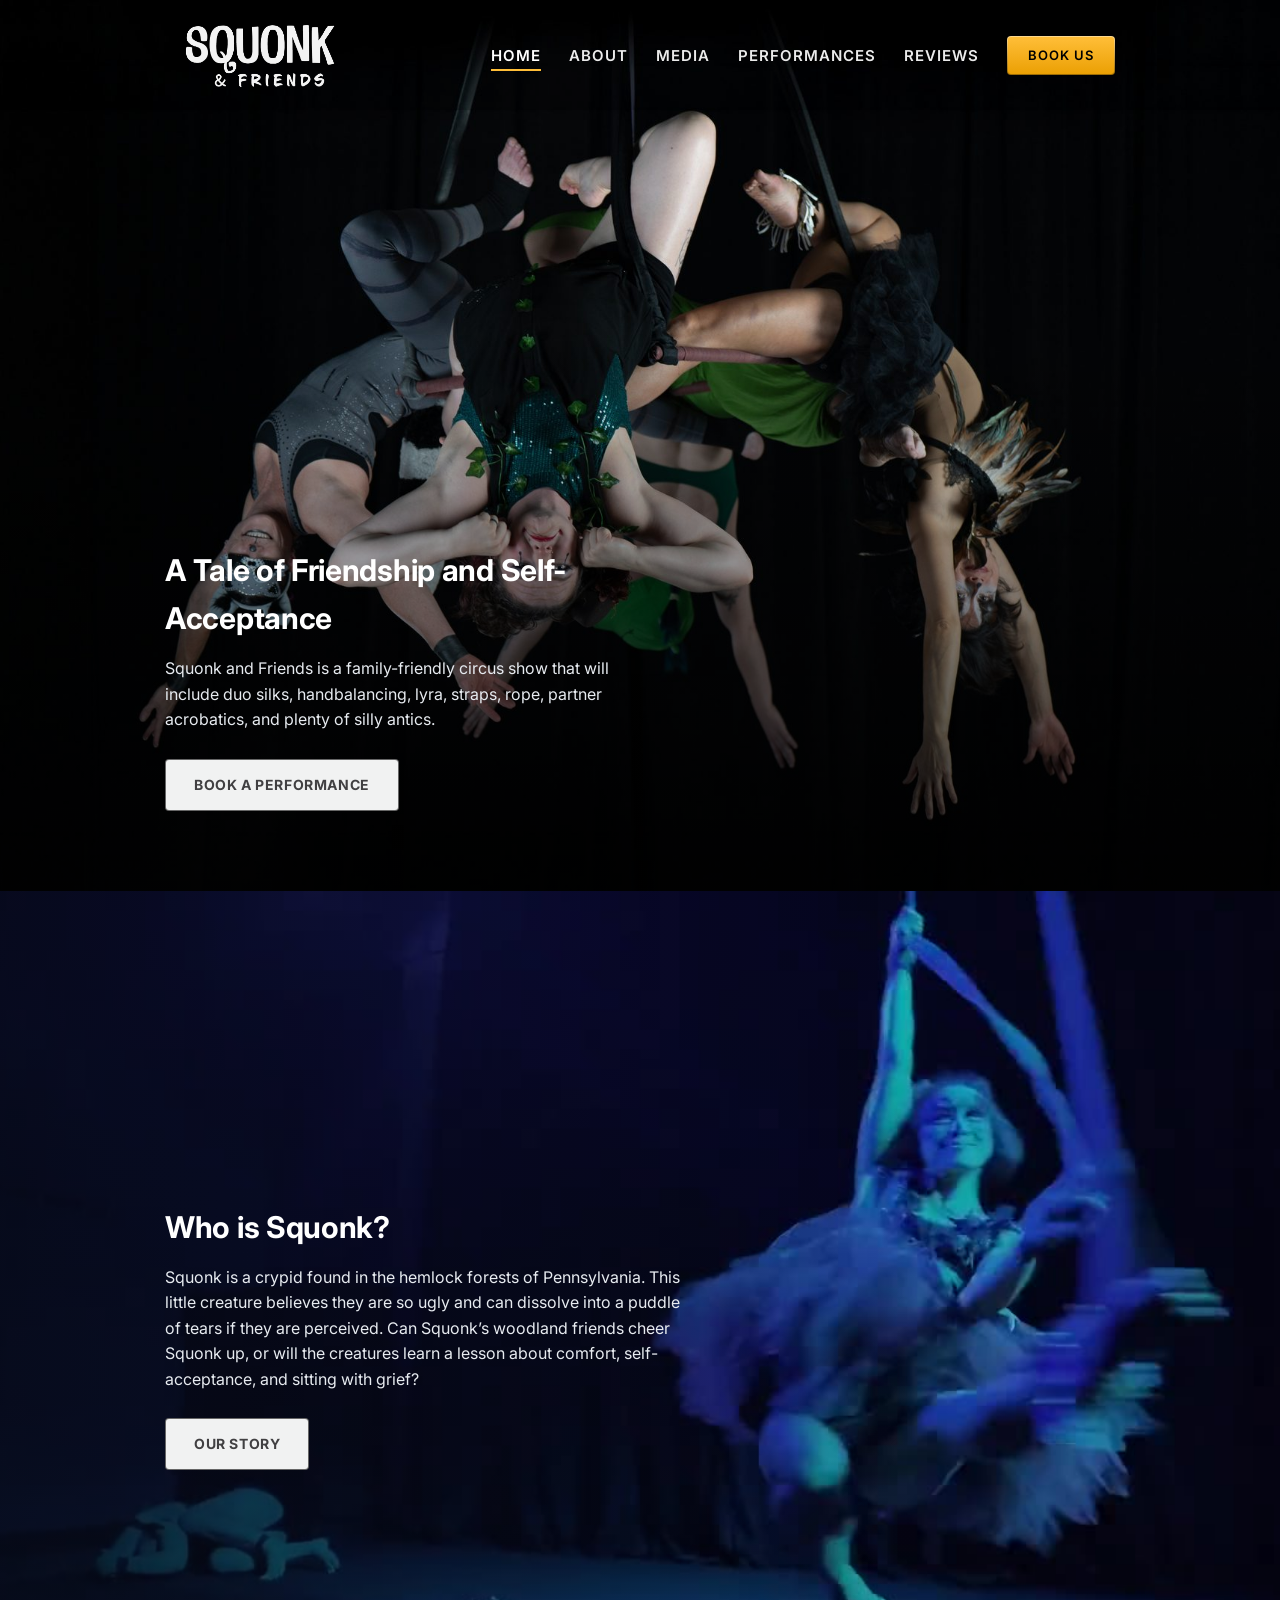
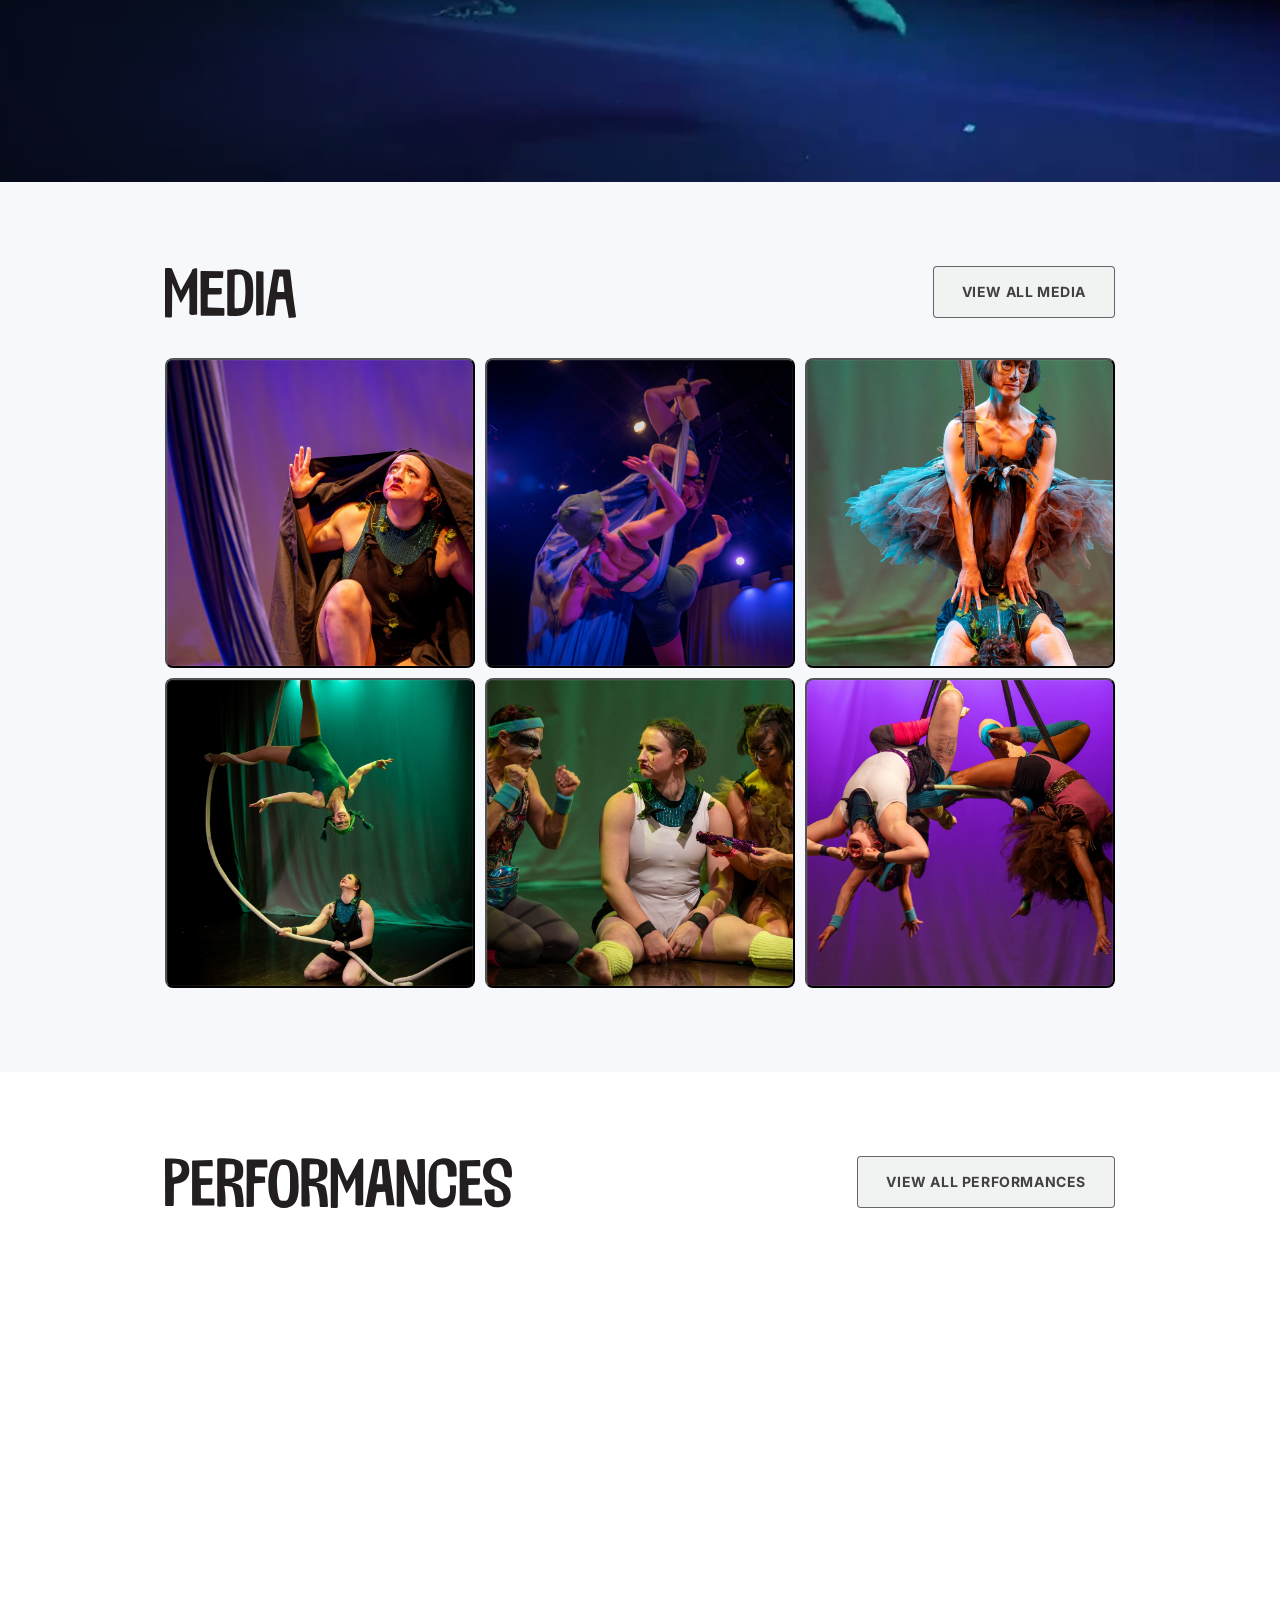
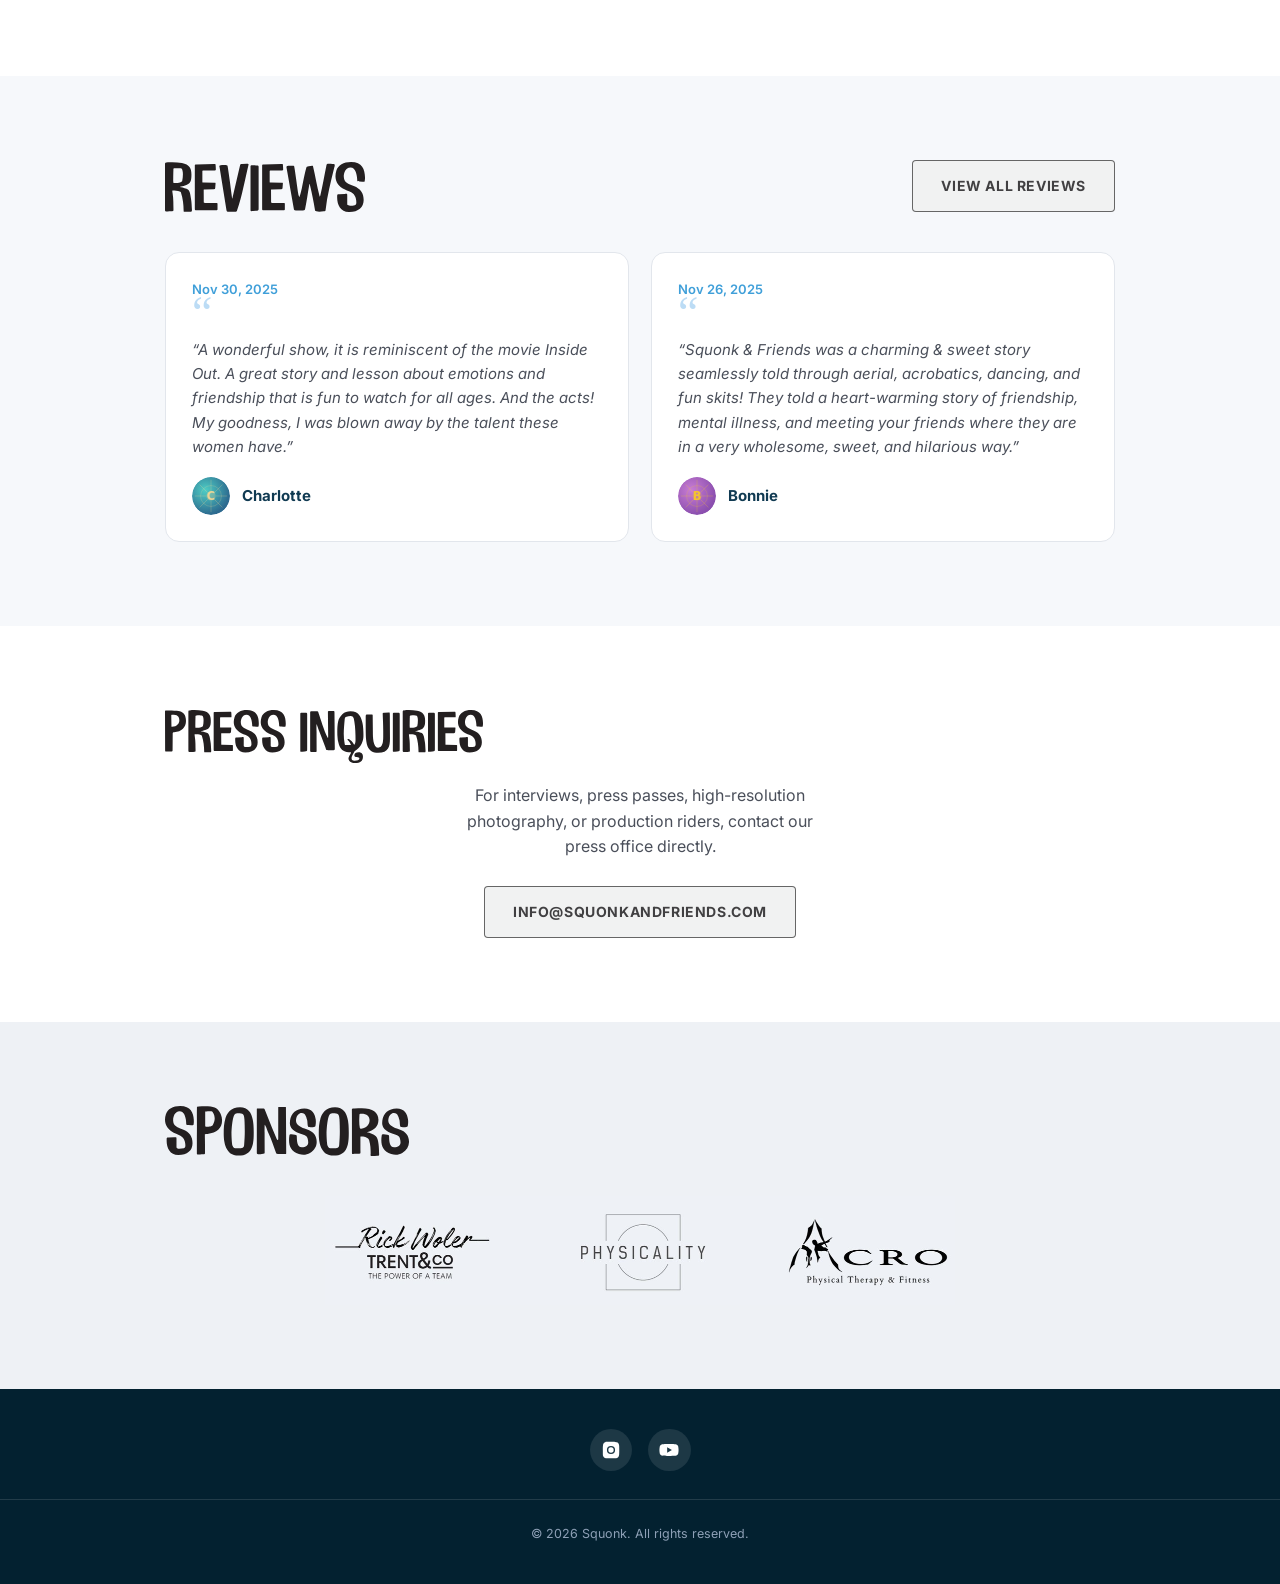
==== index.html @ 7d3ee5d0 "Initial Squonk website upload First time! Whoohooo!" ====
<!DOCTYPE html>
<html lang="en">
<head><meta charset="UTF-8"><meta name="viewport" content="width=device-width, initial-scale=1.0"><title>Squonk &amp; Friends</title><link rel="preconnect" href="https://fonts.googleapis.com"><link rel="preconnect" href="https://fonts.gstatic.com" crossorigin><link href="https://fonts.googleapis.com/css2?family=Anton&family=Inter:wght@400;500;600;700&display=swap" rel="stylesheet"><link rel="stylesheet" href="assets/css/style.css"></head>
<body>
<header class="site-header" id="header"><nav class="wrap nav"><a class="logo" href="index.html" aria-label="Squonk and Friends home"><img src="assets/images/logo.png" alt="Squonk &amp; Friends"></a><ul class="nav-links" id="navLinks"><li><a href="index.html" class="active">Home</a></li><li><a href="about.html">About</a></li><li><a href="media.html">Media</a></li><li><a href="performances.html">Performances</a></li><li><a href="reviews.html">Reviews</a></li><li class="nav-cta"><a href="bookus.html" class="btn">Book Us</a></li></ul><button class="nav-toggle" id="navToggle" aria-label="Toggle menu" aria-expanded="false"><span></span><span></span><span></span></button></nav></header>
<section class="bleed hero" id="top">
  <img class="media-bg" src="assets/images/hero.jpg" alt="Squonk &amp; Friends aerial ensemble">
  <div class="overlay"><div class="wrap"><div class="stack reveal">
    <h1>A Tale of Friendship and Self-Acceptance</h1>
    <p>Squonk and Friends is a family-friendly circus show that will include duo silks, handbalancing, lyra, straps, rope, partner acrobatics, and plenty of silly antics.</p>
    <a href="bookus.html" class="btn">Book a Performance</a>
  </div></div></div>
</section>
<section class="bleed vid" id="squonk">
  <video class="media-bg" muted playsinline poster="assets/images/video-poster.jpg">
    <source src="assets/video/rotation.mp4" type="video/mp4">
  </video>
  <div class="overlay"><div class="wrap"><div class="stack reveal">
    <h2>Who is Squonk?</h2>
    <p>Squonk is a crypid found in the hemlock forests of Pennsylvania. This little creature believes they are so ugly and can dissolve into a puddle of tears if they are perceived. Can Squonk’s woodland friends cheer Squonk up, or will the creatures learn a lesson about comfort, self-acceptance, and sitting with grief?</p>
    <a href="about.html" class="btn">Our Story</a>
  </div></div></div>
</section>
<section class="block media" id="media">
  <div class="wrap">
    <div style="display:flex;align-items:flex-end;justify-content:space-between;margin-bottom:40px">
      <img class="section-label" style="margin-bottom:0" src="assets/svg/section_header_MEDIA.svg" alt="Media">
      <a href="media.html" class="btn">View All Media</a>
    </div>
    <div class="media-grid">
<button class="tile reveal" data-i="0"><img src="assets/images/m1.jpg" alt="Photo 1"></button><button class="tile reveal" data-i="1"><img src="assets/images/m2.jpg" alt="Photo 2"></button><button class="tile reveal" data-i="2"><img src="assets/images/m3.jpg" alt="Photo 3"></button><button class="tile reveal" data-i="3"><img src="assets/images/m4.jpg" alt="Photo 4"></button><button class="tile reveal" data-i="4"><img src="assets/images/m5.jpg" alt="Photo 5"></button><button class="tile reveal" data-i="5"><img src="assets/images/m6.jpg" alt="Photo 6"></button>
    </div>
  </div>
</section>
<section class="block" id="performances-home">
  <div class="wrap">
    <div style="display:flex;align-items:flex-end;justify-content:space-between;margin-bottom:40px">
      <img class="section-label" style="margin-bottom:0" src="assets/svg/section_header_PERFORMANCES.svg" alt="Performances">
      <a href="performances.html" class="btn">View All Performances</a>
    </div>
<div class="perf reveal"><div class="date"><div class="mo">NOV</div><div class="day">8</div><div class="yr">2025</div></div><div class="body"><h3>Squonk & Friends Preview Show</h3><p>Squonk &amp; Friends is a family-friendly circus show that includes duo silks, handbalancing, lyra, straps, rope, Spanish web, partner acrobatics, and plenty of silly antics.</p><div class="meta"><span><svg viewBox="0 0 24 24" width="14" height="14" fill="none" stroke="#9aa1ad" stroke-width="1.8" style="vertical-align:-2px"><path d="M21 10c0 7-9 13-9 13s-9-6-9-13a9 9 0 0 1 18 0z"/><circle cx="12" cy="10" r="3"/></svg> Monarca in Flight, Falls Church, VA</span><span><svg viewBox="0 0 24 24" width="14" height="14" fill="none" stroke="#9aa1ad" stroke-width="1.8" style="vertical-align:-2px"><circle cx="12" cy="12" r="9"/><path d="M12 7v5l3 2"/></svg> 6:00 PM</span></div></div><div class="right" style="justify-content:center"><span class="badge sold">Sold Out</span></div></div>
<div class="perf reveal"><div class="date"><div class="mo">NOV</div><div class="day">16</div><div class="yr">2025</div></div><div class="body"><h3>Squonk &amp; Friends Playground Edition</h3><p>A special show just for kids, Squonk &amp; Friends brings the wonder and magic of circus arts and caters it to a young audience.</p><div class="meta"><span><svg viewBox="0 0 24 24" width="14" height="14" fill="none" stroke="#9aa1ad" stroke-width="1.8" style="vertical-align:-2px"><path d="M21 10c0 7-9 13-9 13s-9-6-9-13a9 9 0 0 1 18 0z"/><circle cx="12" cy="10" r="3"/></svg> Joe’s Movement Emporium, Mount Rainier, MD</span><span><svg viewBox="0 0 24 24" width="14" height="14" fill="none" stroke="#9aa1ad" stroke-width="1.8" style="vertical-align:-2px"><circle cx="12" cy="12" r="9"/><path d="M12 7v5l3 2"/></svg> 10:00 AM</span></div></div><div class="right" style="justify-content:center"><span class="badge sold">Sold Out</span></div></div>
  </div>
</section>
<section class="block alt" id="reviews-home">
  <div class="wrap">
    <div style="display:flex;align-items:flex-end;justify-content:space-between;margin-bottom:40px">
      <img class="section-label" style="margin-bottom:0" src="assets/svg/section_header_REVIEWS.svg" alt="Reviews">
      <a href="reviews.html" class="btn">View All Reviews</a>
    </div>
    <div class="reviews-grid">
<div class="review-card reveal"><div class="r-date">Nov 30, 2025</div><span class="qm">&ldquo;</span><p class="quote">&ldquo;A wonderful show, it is reminiscent of the movie Inside Out. A great story and lesson about emotions and friendship that is fun to watch for all ages. And the acts! My goodness, I was blown away by the talent these women have.&rdquo;</p><div class="reviewer"><img src="[data-uri]" style="width:38px;height:38px;border-radius:50%;flex:0 0 auto" alt="Charlotte"><span class="name">Charlotte</span></div></div>
<div class="review-card reveal"><div class="r-date">Nov 26, 2025</div><span class="qm">&ldquo;</span><p class="quote">&ldquo;Squonk &amp; Friends was a charming &amp; sweet story seamlessly told through aerial, acrobatics, dancing, and fun skits! They told a heart-warming story of friendship, mental illness, and meeting your friends where they are in a very wholesome, sweet, and hilarious way.&rdquo;</p><div class="reviewer"><img src="[data-uri]" style="width:38px;height:38px;border-radius:50%;flex:0 0 auto" alt="Bonnie"><span class="name">Bonnie</span></div></div>
    </div>
  </div>
</section>
<section class="block" id="press-home">
  <div class="wrap">
    <div class="press-wrap reveal">
      <img class="section-label reveal" src="assets/svg/section_header_PRESS_INQUIRIES.svg" alt="Press Inquiries" style="height:53px;margin-bottom:20px">
      <div class="press-body">
        <p class="sub-sec">For interviews, press passes, high-resolution photography, or production riders, contact our press office directly.</p>
        <a href="mailto:info@squonkandfriends.com" class="btn">info@squonkandfriends.com</a>
      </div>
    </div>
  </div>
</section>
<section class="block sponsors" id="sponsors">
  <div class="wrap">
    <img class="section-label reveal" src="assets/svg/section_header_SPONSORS.svg" alt="Sponsors">
    <img class="sponsor-logos reveal" src="assets/images/sponsors.png" alt="Sponsors">
  </div>
</section>
<div class="lb" id="lb" role="dialog" aria-modal="true" aria-label="Media viewer">
  <button class="lb-btn lb-close" id="lbClose" aria-label="Close">&times;</button>
  <button class="lb-btn lb-nav lb-prev" id="lbPrev" aria-label="Previous">&#8249;</button>
  <img id="lbImg" src="" alt="">
  <button class="lb-btn lb-nav lb-next" id="lbNext" aria-label="Next">&#8250;</button>
  <div class="lb-count" id="lbCount"></div>
</div><script>
  (function(){
    const sec=document.querySelector('.vid'); if(!sec)return;
    const v=sec.querySelector('video'); if(!v)return;
    v.muted=true; v.loop=true;
    if(window.matchMedia('(hover:none)').matches){
      const vio=new IntersectionObserver((es)=>{es.forEach(e=>{if(e.isIntersecting){v.play().catch(()=>{});}else{v.pause();}});},{threshold:0.3});
      vio.observe(sec);
    } else {
      sec.addEventListener('mouseenter',()=>{v.play().catch(()=>{});});
      sec.addEventListener('mouseleave',()=>{v.pause();v.currentTime=0;});
    }
  })();
</script><footer>
  <div class="wrap foot-icons">
    <div class="socials">
      <a href="#" aria-label="Instagram"><svg viewBox="0 0 24 24"><path d="M12 2.2c3.2 0 3.6 0 4.9.1 1.2.1 1.8.3 2.2.4.6.2 1 .5 1.4.9.4.4.7.8.9 1.4.2.4.4 1 .4 2.2.1 1.3.1 1.7.1 4.9s0 3.6-.1 4.9c-.1 1.2-.3 1.8-.4 2.2-.2.6-.5 1-.9 1.4-.4.4-.8.7-1.4.9-.4.2-1 .4-2.2.4-1.3.1-1.7.1-4.9.1s-3.6 0-4.9-.1c-1.2-.1-1.8-.3-2.2-.4a3.7 3.7 0 0 1-1.4-.9 3.7 3.7 0 0 1-.9-1.4c-.2-.4-.4-1-.4-2.2C2.2 15.6 2.2 15.2 2.2 12s0-3.6.1-4.9c.1-1.2.3-1.8.4-2.2.2-.6.5-1 .9-1.4.4-.4.8-.7 1.4-.9.4-.2 1-.4 2.2-.4C8.4 2.2 8.8 2.2 12 2.2zm0 4.9a4.9 4.9 0 1 0 0 9.8 4.9 4.9 0 0 0 0-9.8zm0 8.1a3.2 3.2 0 1 1 0-6.4 3.2 3.2 0 0 1 0 6.4zm6.3-8.3a1.15 1.15 0 1 1-2.3 0 1.15 1.15 0 0 1 2.3 0z"/></svg></a>
      <a href="#" aria-label="YouTube"><svg viewBox="0 0 24 24"><path d="M23 7.5a3 3 0 0 0-2.1-2.1C19 4.9 12 4.9 12 4.9s-7 0-8.9.5A3 3 0 0 0 1 7.5 31 31 0 0 0 .5 12 31 31 0 0 0 1 16.5a3 3 0 0 0 2.1 2.1c1.9.5 8.9.5 8.9.5s7 0 8.9-.5a3 3 0 0 0 2.1-2.1A31 31 0 0 0 23.5 12 31 31 0 0 0 23 7.5zM9.8 15.3V8.7l5.7 3.3-5.7 3.3z"/></svg></a>
    </div>
  </div>
  <div class="foot-bottom">&copy; 2026 Squonk. All rights reserved.</div>
</footer><script>
  const header=document.getElementById('header');
  const onScroll=()=>header.classList.toggle('scrolled',window.scrollY>40);
  onScroll();window.addEventListener('scroll',onScroll,{passive:true});
  const toggle=document.getElementById('navToggle'),links=document.getElementById('navLinks');
  toggle.addEventListener('click',()=>{const o=links.classList.toggle('open');toggle.classList.toggle('open',o);toggle.setAttribute('aria-expanded',o);});
  links.querySelectorAll('a:not(.btn)').forEach(a=>a.addEventListener('click',()=>{links.classList.remove('open');toggle.classList.remove('open');toggle.setAttribute('aria-expanded',false);}));
  const io=new IntersectionObserver((es)=>{es.forEach(e=>{if(e.isIntersecting){e.target.classList.add('in');io.unobserve(e.target);}});},{threshold:.12});
  document.querySelectorAll('.reveal').forEach(el=>io.observe(el));
  const tiles=[...document.querySelectorAll('.tile')];
  if(tiles.length){
    const imgs=tiles.map(t=>t.querySelector('img').src);
    const lb=document.getElementById('lb'),lbImg=document.getElementById('lbImg'),lbCount=document.getElementById('lbCount');
    let cur=0;
    function lbShow(i){cur=(i+imgs.length)%imgs.length;lbImg.src=imgs[cur];lbImg.alt='Photo '+(cur+1);lbCount.textContent=(cur+1)+' / '+imgs.length;}
    function lbOpen(i){lbShow(i);lb.classList.add('open');document.body.style.overflow='hidden';}
    function lbClose(){lb.classList.remove('open');document.body.style.overflow='';}
    tiles.forEach(t=>t.addEventListener('click',()=>lbOpen(+t.dataset.i)));
    document.getElementById('lbPrev').addEventListener('click',e=>{e.stopPropagation();lbShow(cur-1);});
    document.getElementById('lbNext').addEventListener('click',e=>{e.stopPropagation();lbShow(cur+1);});
    document.getElementById('lbClose').addEventListener('click',lbClose);
    lb.addEventListener('click',e=>{if(e.target===lb)lbClose();});
    document.addEventListener('keydown',e=>{if(!lb.classList.contains('open'))return;if(e.key==='Escape')lbClose();else if(e.key==='ArrowLeft')lbShow(cur-1);else if(e.key==='ArrowRight')lbShow(cur+1);});
  }
</script>
</body>
</html>
---- assets/css/style.css ----
:root{
    --ink:#16181d;
    --ink-soft:#4a4f5a;
    --bg-light:#f6f8fb;
    --bg-gray:#eef1f5;
    --navy:#2a4a6b;
    --line:#e2e6ec;
    --eyebrow:#3f9fd9;
    --head:#103a52;
    /* 12-col grid: 950px content (no gutters) + 20px gutters each side */
    --grid:950px;
    --gutter:20px;
    --col-gap:10px;
  }
  *{box-sizing:border-box;margin:0;padding:0}
  html{scroll-behavior:smooth}
  body{font-family:'Inter',system-ui,-apple-system,sans-serif;font-size:18px;color:var(--ink);background:#fff;line-height:1.6;-webkit-font-smoothing:antialiased}
  img{max-width:100%;display:block}
  a{color:inherit;text-decoration:none}

  /* container = grid (950) + gutters (20 each side) */
  .wrap{max-width:calc(var(--grid) + var(--gutter)*2);margin:0 auto;padding:0 var(--gutter);width:100%}

  .display{font-family:'Anton',sans-serif;font-weight:400;letter-spacing:.5px;text-transform:uppercase;line-height:.95}

  /* ---------- CTA button ---------- */
  .btn{
    display:inline-block;font:700 14px/1 'Inter',sans-serif;color:#414042;
    text-transform:uppercase;letter-spacing:.6px;
    padding:18px 28px;border:1px solid transparent;border-radius:4px;cursor:pointer;
    -webkit-appearance:none;appearance:none;
    background:
      linear-gradient(#f1f2f2,#f1f2f2) padding-box,
      linear-gradient(#666666,#666666) border-box;
    transition:background .15s ease, box-shadow .15s ease;
  }
  .btn:hover{
    background:
      linear-gradient(#e7e8e8,#e7e8e8) padding-box,
      linear-gradient(#666666,#666666) border-box;
    box-shadow:0 4px 4px 0 rgba(0,0,0,.25);
  }
  .btn:active{
    background:
      linear-gradient(#b8b9ba,#b8b9ba) padding-box,
      linear-gradient(#565657,#565657) border-box;
    box-shadow:0 4px 4px 0 rgba(0,0,0,.25);
  }
  /* disabled CTA — same size/shape, muted colours */
  .btn:disabled,.btn[disabled],.btn.disabled{
    background:none !important;
    background-color:transparent !important;
    border:1px solid #666666 !important;
    box-shadow:none !important;
    color:#a4a5a8 !important;
    cursor:not-allowed;
    border-radius:4px;
    padding:18px 28px;
    font:700 14px/1 'Inter',sans-serif;
    text-transform:uppercase;letter-spacing:.6px;
  }
  /* Book Us nav CTA keeps the gold treatment */
  .nav-links .nav-cta .btn{
    color:#000;
    background:
      linear-gradient(#FFBE38,#EBA004) padding-box,
      linear-gradient(#FFD98D,#9B6A03) border-box;
  }
  .nav-links .nav-cta .btn:hover{
    background:
      linear-gradient(#E6AB32,#D49004) padding-box,
      linear-gradient(#FFD98D,#9B6A03) border-box;
    box-shadow:0 4px 4px 0 rgba(0,0,0,.25);
  }
  .nav-links .nav-cta .btn:active{
    background:
      linear-gradient(#D9A230,#C88803) padding-box,
      linear-gradient(#D9B878,#845A03) border-box;
    box-shadow:0 4px 4px 0 rgba(0,0,0,.25);
  }
  :focus-visible{outline:3px solid #414042;outline-offset:3px;border-radius:4px}

  /* ---------- Header / Nav ---------- */
  .site-header{position:fixed;top:0;left:0;right:0;z-index:50;padding:10px 0;background:rgba(0,0,0,.15);transition:background .3s ease,box-shadow .3s ease}
  .site-header.scrolled{background:rgba(10,12,16,.92);backdrop-filter:blur(8px);box-shadow:0 2px 18px rgba(0,0,0,.4)}
  .nav{display:flex;align-items:center;justify-content:space-between}
  .logo img{height:90px;width:auto;display:block}
  .nav-links{display:flex;gap:28px;list-style:none;align-items:center}
  .nav-links a{color:#fff;font-size:15px;font-weight:600;letter-spacing:1px;text-transform:uppercase;opacity:.92;position:relative;padding:4px 0;transition:opacity .15s}
  .nav-links a::after{content:"";position:absolute;left:0;bottom:-2px;height:2px;width:0;background:#FFBE38;transition:width .2s ease}
  .nav-links a:hover{opacity:1}
  .nav-links a:hover::after{width:100%}
  .nav-links a.active{opacity:1}
  .nav-links a.active::after{width:100%}
  /* Gold CTA on dark backgrounds */
  .btn-dark{
    color:#000;
    background:
      linear-gradient(#FFBE38,#EBA004) padding-box,
      linear-gradient(#FFD98D,#9B6A03) border-box;
  }
  .btn-dark:hover{
    background:
      linear-gradient(#E6AB32,#D49004) padding-box,
      linear-gradient(#FFD98D,#9B6A03) border-box;
    box-shadow:0 4px 4px 0 rgba(0,0,0,.25);
  }
  .btn-dark:active{
    background:
      linear-gradient(#D9A230,#C88803) padding-box,
      linear-gradient(#D9B878,#845A03) border-box;
    box-shadow:0 4px 4px 0 rgba(0,0,0,.25);
  }
  /* Disabled CTA on dark background */
  .btn-dark:disabled,.btn-dark[disabled],.btn-dark.disabled{
    background:none !important;
    background-color:transparent !important;
    border:1px solid #666666 !important;
    box-shadow:none !important;
    color:#58595b !important;
    cursor:not-allowed;
    pointer-events:none;
  }
  /* Book Us page */
  .bookus-page{
    position:relative;min-height:100vh;
    display:flex;flex-direction:column;justify-content:flex-start;
  }
  .bookus-bg{
    position:fixed;inset:0;z-index:-1;
    background-size:cover;background-position:center;background-repeat:no-repeat;
  }
  .bookus-intro{
    color:#e8eaed;font-size:18px;line-height:1.7;
    max-width:630px;margin:0 auto 36px;text-align:center;
  }
  .bookus-form-grid{display:grid;grid-template-columns:1fr 1fr;gap:0 24px}
  .bookus-form-grid .field-full{grid-column:1 / -1}
  @media(max-width:640px){.bookus-form-grid{grid-template-columns:1fr}}
  /* Book Us: hero fully transparent, 80px gap between hero text and form */
  .bookus-page .page-hero{background:transparent !important;background-image:none !important;padding-bottom:80px}
  .bookus-page .page-hero p{max-width:710px}
  .bookus-form-wrap{
    max-width:710px;margin:40px auto 0;
    padding:0 0 80px;
  }
  .bookus-page .control{
    background:rgba(255,255,255,.03);
    border:1px solid rgba(255,255,255,1);
    color:#fff;
  }
  .bookus-page .control::placeholder{color:#666666}
  .bookus-page .control:focus{
    outline:none;
    border-color:#fff;
    box-shadow:0 0 0 3px rgba(255,255,255,.15);
  }
  .bookus-page .control option{background:#1a1a1a;color:#fff}
  .bookus-page label{color:#fff}
  .bookus-page .req{color:#f4a623}
  .bookus-page select.control{
    background-color:rgba(255,255,255,.03);
    background-image:url("data:image/svg+xml,%3Csvg xmlns='http://www.w3.org/2000/svg' width='12' height='8' viewBox='0 0 12 8'%3E%3Cpath d='M1 1l5 5 5-5' stroke='%23ffffff' stroke-width='1.6' fill='none' stroke-linecap='round'/%3E%3C/svg%3E");
    background-repeat:no-repeat;
    background-position:right 14px center;
    -webkit-appearance:none;appearance:none;
  }
  .nav-links .nav-cta{padding:0}
  .nav-links .nav-cta a{padding:0;opacity:1}
  .nav-links .nav-cta a::after{display:none}
  .nav-links .nav-cta .btn{font-size:13px;padding:12px 20px}
  .nav-toggle{display:none;background:none;border:0;cursor:pointer;width:30px;height:24px;position:relative;z-index:60}
  .nav-toggle span{position:absolute;left:0;height:2px;width:100%;background:#fff;transition:.25s;border-radius:2px}
  .nav-toggle span:nth-child(1){top:2px}.nav-toggle span:nth-child(2){top:11px}.nav-toggle span:nth-child(3){top:20px}
  .nav-toggle.open span:nth-child(1){top:11px;transform:rotate(45deg)}
  .nav-toggle.open span:nth-child(2){opacity:0}
  .nav-toggle.open span:nth-child(3){top:11px;transform:rotate(-45deg)}

  /* ---------- Full-bleed media sections (hero + video) ---------- */
  .bleed{position:relative;width:100%;overflow:hidden;display:flex;background:#000}
  .bleed .media-bg{position:absolute;inset:0;width:100%;height:100%;object-fit:cover;z-index:0}
  .bleed .overlay{position:relative;z-index:2;width:100%;align-self:stretch;display:flex;align-items:center}
  .bleed .stack{max-width:520px;color:#fff}
  .bleed h1,.bleed h2{font-weight:700;letter-spacing:-.3px;margin-bottom:14px}
  .bleed h1{font-size:30px}.bleed h2{font-size:30px}
  .bleed p{color:#e7ebf0;font-size:16px;margin-bottom:26px}

  .hero{min-height:99vh;align-items:flex-end}
  /* hero overlay spans columns 1-6 (6*70 + 5*10 = 470px) */
  .hero .stack{max-width:470px}
  .hero::after{content:"";position:absolute;left:0;right:0;bottom:0;height:65%;background:linear-gradient(180deg,rgba(0,0,0,0),rgba(0,0,0,.8));z-index:1}
  .hero .overlay{align-items:flex-end;padding-bottom:80px}

  .vid{min-height:99vh;align-items:center}
  .vid::after{content:"";position:absolute;inset:0;background:linear-gradient(90deg,rgba(6,10,24,.82) 0%,rgba(6,10,24,.45) 42%,rgba(6,10,24,0) 72%);z-index:1}
  .vid .overlay{align-items:center}

  /* ---------- Generic sections ---------- */
  section.block{padding:84px 0}
  .section-label{display:block;height:50px;width:auto;margin-bottom:40px}

  /* ---------- Media grid ---------- */
  .media{background:var(--bg-light)}
  .media-grid{display:grid;grid-template-columns:repeat(3,1fr);gap:var(--col-gap)}
  .tile{position:relative;aspect-ratio:1/1;border-radius:8px;overflow:hidden;cursor:pointer;background:#222}
  .tile img{width:100%;height:100%;object-fit:cover;transition:transform .35s ease}
  .tile:hover img{transform:scale(1.10)}
  .tile::after{content:"";position:absolute;inset:0;box-shadow:inset 0 0 0 1px rgba(255,255,255,.06);transition:background .25s}
  .tile:hover::after{background:rgba(0,0,0,.08)}
  .media-cta{text-align:center;margin-top:40px}

  /* ---------- Lightbox modal ---------- */
  .lb{position:fixed;inset:0;z-index:100;display:none;background:rgba(8,9,12,.94);align-items:center;justify-content:center}
  .lb.open{display:flex}
  .lb img{border-radius:6px;box-shadow:0 24px 70px rgba(0,0,0,.6);user-select:none;max-width:88vw;max-height:86vh}
  .lb-btn{position:absolute;background:rgba(255,255,255,.08);border:1px solid rgba(255,255,255,.18);color:#fff;cursor:pointer;display:flex;align-items:center;justify-content:center;transition:background .15s,transform .15s}
  .lb-btn:hover{background:rgba(255,255,255,.2)}
  .lb-nav{top:50%;transform:translateY(-50%);width:52px;height:52px;border-radius:50%;font-size:26px}
  .lb-nav:hover{transform:translateY(-50%) scale(1.06)}
  .lb-prev{left:24px}.lb-next{right:24px}
  .lb-close{top:22px;right:24px;width:44px;height:44px;border-radius:50%;font-size:22px}
  .lb-count{position:absolute;bottom:26px;left:50%;transform:translateX(-50%);color:#cfd4dc;font-size:13px;letter-spacing:1px}

  /* ---------- Contact ---------- */
  .contact{background:#fff}
  .form-wrap{max-width:470px;margin:0 auto} /* middle 6 columns (6*70 + 5*10), centered */
  .info-row{display:flex;gap:14px;margin-bottom:22px}
  .info-row .ic svg{width:20px;height:20px;stroke:#3b6ea5;fill:none;margin-top:3px}
  .info-label{font-size:13px;color:var(--ink-soft);font-weight:500}
  .info-val{font-size:15px;color:var(--ink);font-weight:600}
  .info-note{font-size:14px;color:var(--ink-soft);margin-top:8px;max-width:330px;line-height:1.55}
  form .field{margin-bottom:18px}
  form label{display:block;font-size:14px;font-weight:600;margin-bottom:7px}
  form label .req{color:#c0392b}
  .control{width:100%;padding:12px 14px;border:1px solid var(--line);border-radius:8px;font:inherit;font-size:15px;color:var(--ink);background:#fff;transition:border .15s,box-shadow .15s}
  .control::placeholder{color:#9aa1ad}
  .control:focus{outline:none;border-color:#EBA004;box-shadow:0 0 0 3px rgba(235,160,4,.18)}
  textarea.control{resize:vertical;min-height:120px}
  select.control{appearance:none;background-image:url("data:image/svg+xml,%3Csvg xmlns='http://www.w3.org/2000/svg' width='12' height='8' viewBox='0 0 12 8'%3E%3Cpath d='M1 1l5 5 5-5' stroke='%2316181d' stroke-width='1.6' fill='none' stroke-linecap='round'/%3E%3C/svg%3E");background-repeat:no-repeat;background-position:right 14px center;padding-right:36px}
  .form-actions{text-align:center;margin-top:26px}
  .form-msg{display:none;margin-top:16px;text-align:center;font-size:14px;font-weight:600;color:#1f7a44}
  .form-msg.show{display:block}
  .control.error{border-color:#c0392b;box-shadow:0 0 0 3px rgba(192,57,43,.12)}

  /* ---------- Sponsors ---------- */
  .sponsors{background:var(--bg-gray)}
  /* sponsor strip: spans columns 3-10 (8*70 + 7*10 = 630px), centered, fully desaturated, 60% opacity */
  .sponsor-logos{display:block;width:630px;max-width:100%;height:auto;margin:0 auto}

  /* ---------- Footer ---------- */
  footer{background:#032130;color:#cdd8e6}
  .foot-icons{display:flex;justify-content:center;padding-top:40px}
  .socials{display:flex;gap:16px;margin-bottom:28px}
  .socials a{width:42.5px;height:42.5px;border-radius:50%;background:rgba(255,255,255,.1);display:flex;align-items:center;justify-content:center;transition:background .2s}
  .socials a:hover{background:#EBA004}
  .socials svg{width:20px;height:20px;fill:#fff}
  .foot-bottom{border-top:1px solid rgba(255,255,255,.12);padding:24px 0 40px;text-align:center;font-size:12.5px;color:#8ea0b6}

  /* ---------- Reveal ---------- */
  .reveal{opacity:0;transform:translateY(22px);transition:opacity .6s ease,transform .6s ease}
  .reveal.in{opacity:1;transform:none}

  /* ---------- Responsive ---------- */
  @media (max-width:860px){
    .nav-toggle{display:block}
    .nav-links{position:fixed;inset:0 0 0 auto;width:min(78vw,320px);background:rgba(12,15,20,.98);flex-direction:column;align-items:flex-start;gap:6px;padding:96px 32px;transform:translateX(100%);transition:transform .3s ease}
    .nav-links.open{transform:translateX(0)}
    .nav-links a{font-size:16px;padding:10px 0;width:100%}
    .contact-grid{grid-template-columns:1fr;gap:40px}
    .foot-grid{grid-template-columns:1fr 1fr;gap:32px}
    .bleed h1,.bleed h2{font-size:25px}
    .hero{min-height:520px}.vid{min-height:520px}
  }
  @media (max-width:560px){
    .media-grid{grid-template-columns:1fr 1fr}
    .foot-grid{grid-template-columns:1fr}
    section.block{padding:60px 0}
    .lb-prev{left:10px}.lb-next{right:10px}
  }
  @media (prefers-reduced-motion:reduce){
    html{scroll-behavior:auto}
    .reveal{opacity:1;transform:none;transition:none}
    .btn,.tile img{transition:none}
  }
  /* ===== Internal page components ===== */
  .page-hero{position:relative;background:#000;min-height:490px;display:flex;align-items:center;overflow:hidden;padding:130px 0 80px;
    background-image:radial-gradient(60% 90% at 72% 35%, rgba(40,90,150,.45), rgba(0,0,0,0) 60%),radial-gradient(50% 70% at 30% 60%, rgba(30,70,60,.35), rgba(0,0,0,0) 60%),linear-gradient(180deg,#0a0d12,#05070a)}
  .page-hero .eyebrow{color:var(--eyebrow);font-size:13px;font-weight:700;letter-spacing:2px;text-transform:uppercase;margin-bottom:14px}
  .page-hero h1{color:#fff;font-size:46px;font-weight:700;letter-spacing:-1px;line-height:1.04;margin-bottom:14px}
  .page-hero p{color:#dfe3ea;font-size:17px;max-width:540px}
  .alt{background:var(--bg-light)}
  .h-sec{font-size:30px;font-weight:700;color:var(--head);letter-spacing:-.3px;margin-bottom:12px}
  .sub-sec{color:var(--ink-soft);font-size:16px;max-width:640px;margin-bottom:34px}
  .split{display:grid;grid-template-columns:1fr 1fr;gap:48px;align-items:center}
  .split .col-text p{margin-bottom:14px;color:var(--ink-soft)}
  .ph-img{width:100%;border-radius:12px;overflow:hidden;display:block}
  .ph-img.r43{aspect-ratio:4/3}.ph-img.sq{aspect-ratio:1/1}
  /* value cards */
  .cards{display:grid;grid-template-columns:1fr 1fr;gap:20px}
  .card{background:#fff;border:1px solid var(--line);border-radius:12px;padding:28px}
  .card h3{font-size:18px;font-weight:700;color:var(--head);margin-bottom:10px}
  .card p{font-size:14.5px;color:var(--ink-soft);line-height:1.6}
  /* people */
  .people{display:grid;grid-template-columns:1fr 1fr;gap:36px 30px}
  .person .ph-img{margin-bottom:14px}
  .person h3{font-size:18px;font-weight:700;color:var(--head)}
  .person .role{color:var(--eyebrow);font-size:12px;font-weight:700;letter-spacing:1px;text-transform:uppercase;margin:3px 0 10px}
  .person p{font-size:13.5px;color:var(--ink-soft);line-height:1.6}
  /* videos */
  .videos{display:grid;grid-template-columns:repeat(3,1fr);gap:24px}
  .vid-card .thumb{position:relative;aspect-ratio:16/10;border-radius:10px;overflow:hidden;cursor:pointer}
  .vid-card .thumb img{width:100%;height:100%;object-fit:cover}
  .vid-card .play{position:absolute;inset:0;margin:auto;width:52px;height:52px;border-radius:50%;background:rgba(255,255,255,.92);display:flex;align-items:center;justify-content:center}
  .vid-card .play::after{content:"";border-style:solid;border-width:9px 0 9px 15px;border-color:transparent transparent transparent #16181d;margin-left:3px}
  .vid-card .dur{position:absolute;bottom:8px;right:8px;background:rgba(0,0,0,.75);color:#fff;font-size:12px;padding:2px 7px;border-radius:4px}
  .vid-card .yr{color:var(--eyebrow);font-size:12px;font-weight:700;margin-top:12px}
  .vid-card h3{font-size:15px;font-weight:700;color:var(--head);margin:3px 0 5px}
  .vid-card p{font-size:13.5px;color:var(--ink-soft);line-height:1.55}
  /* performances list */
  .perf{display:grid;grid-template-columns:auto 1fr auto;gap:26px;align-items:center;background:#fff;border:1px solid var(--line);border-radius:14px;padding:22px 26px;margin-bottom:16px}
  .perf .date{text-align:center;min-width:60px}
  .perf .date .mo{color:var(--eyebrow);font-size:12px;font-weight:700;letter-spacing:1px;text-transform:uppercase}
  .perf .date .day{font-size:30px;font-weight:700;color:var(--head);line-height:1.05}
  .perf .date .yr{font-size:12px;color:var(--ink-soft)}
  .perf .body h3{font-size:19px;font-weight:700;color:var(--head)}
  .perf .body p{font-size:14px;color:var(--ink-soft);margin:5px 0 9px}
  .perf .meta{display:flex;gap:18px;font-size:13px;color:var(--ink-soft);flex-wrap:wrap}
  .perf .right{text-align:right;display:flex;flex-direction:column;align-items:flex-end;gap:12px}
  .badge{font-size:11px;font-weight:700;padding:4px 11px;border-radius:999px;text-transform:uppercase;letter-spacing:.5px;white-space:nowrap}
  .badge.sold{background:#fde7e7;color:#c0392b}
  .badge.soon{background:#e6f0fb;color:#2f6fb0}
  .btn-status{background:#eef1f5;color:#a4a5a8;border:1px solid #666666;border-radius:4px;padding:18px 20px;font:700 14px/1 'Inter',sans-serif;text-transform:uppercase;letter-spacing:.6px;white-space:nowrap;cursor:not-allowed}
  /* reviews */
  .review-featured{background:#fff;border:1px solid var(--line);border-radius:16px;padding:40px;max-width:760px;margin:0 auto;box-shadow:0 12px 34px rgba(20,30,60,.06)}
  .r-date{color:var(--eyebrow);font-size:13px;font-weight:600;margin-bottom:8px}
  .qm{color:#bcdcf5;font-family:Georgia,serif;font-size:46px;line-height:.2;display:block;height:24px}
  .review-featured .quote{font-size:21px;color:var(--head);line-height:1.5;margin:16px 0 24px}
  .reviewer{display:flex;align-items:center;gap:12px}
  .avatar{width:38px;height:38px;border-radius:50%;flex:0 0 auto;background:linear-gradient(135deg,#5b3a8a,#2f6fb0)}
  .reviewer .name{font-weight:700;color:var(--head);font-size:15px}
  .reviews-grid{display:grid;grid-template-columns:1fr 1fr;gap:22px}
  .review-card{background:#fff;border:1px solid var(--line);border-radius:14px;padding:26px;display:flex;flex-direction:column}
  .review-card .quote{font-style:italic;color:var(--ink-soft);font-size:15px;line-height:1.62;margin:6px 0 18px;flex:1}
  .center{text-align:center}
  .press-wrap{max-width:100%;margin:0;text-align:left}
  .press-wrap .sub-sec{margin:0 auto 26px}
  .press-body{max-width:390px;margin:0 auto;text-align:center}
  @media (max-width:860px){
    .split,.cards,.people,.videos,.reviews-grid{grid-template-columns:1fr}
    .videos{grid-template-columns:1fr 1fr}
    .page-hero h1{font-size:34px}
    .perf{grid-template-columns:auto 1fr;gap:16px}
    .perf .right{grid-column:1 / -1;flex-direction:row;align-items:center;justify-content:space-between}
  }
  @media (max-width:560px){ .videos{grid-template-columns:1fr} }
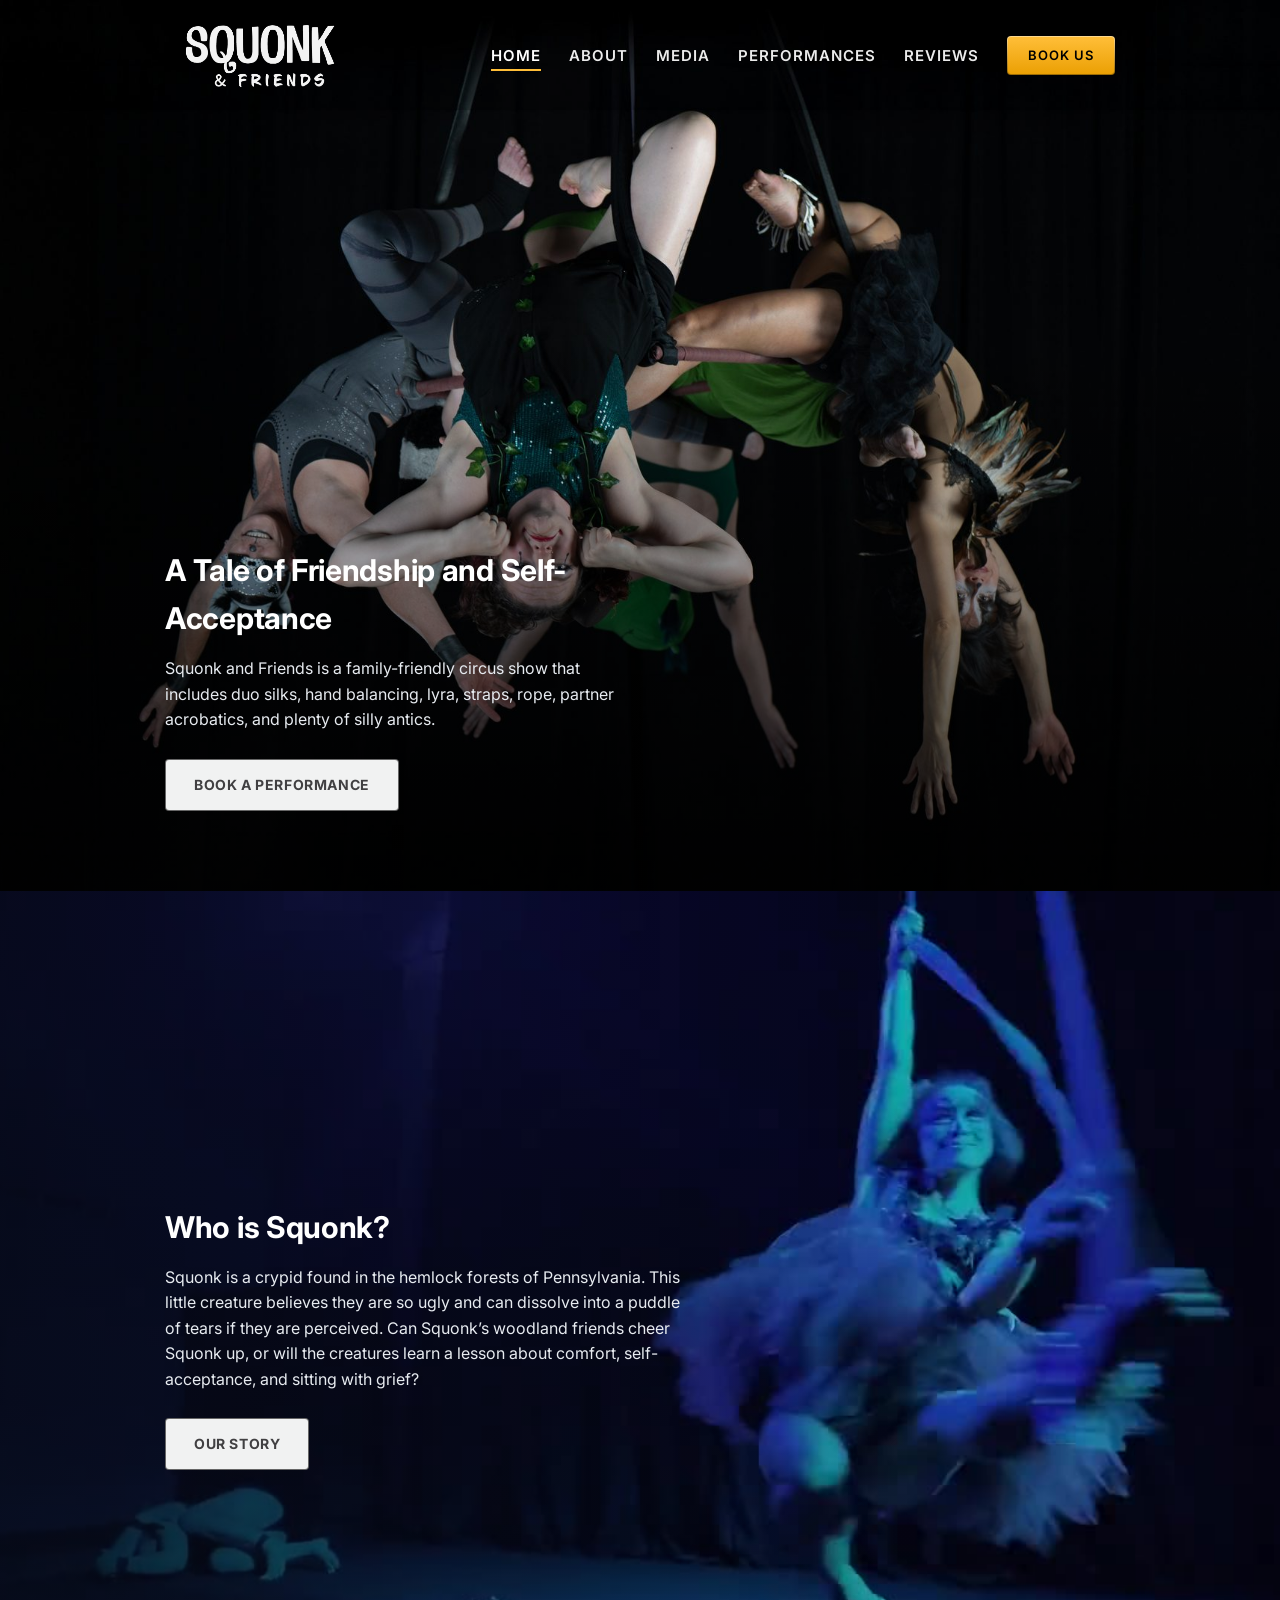
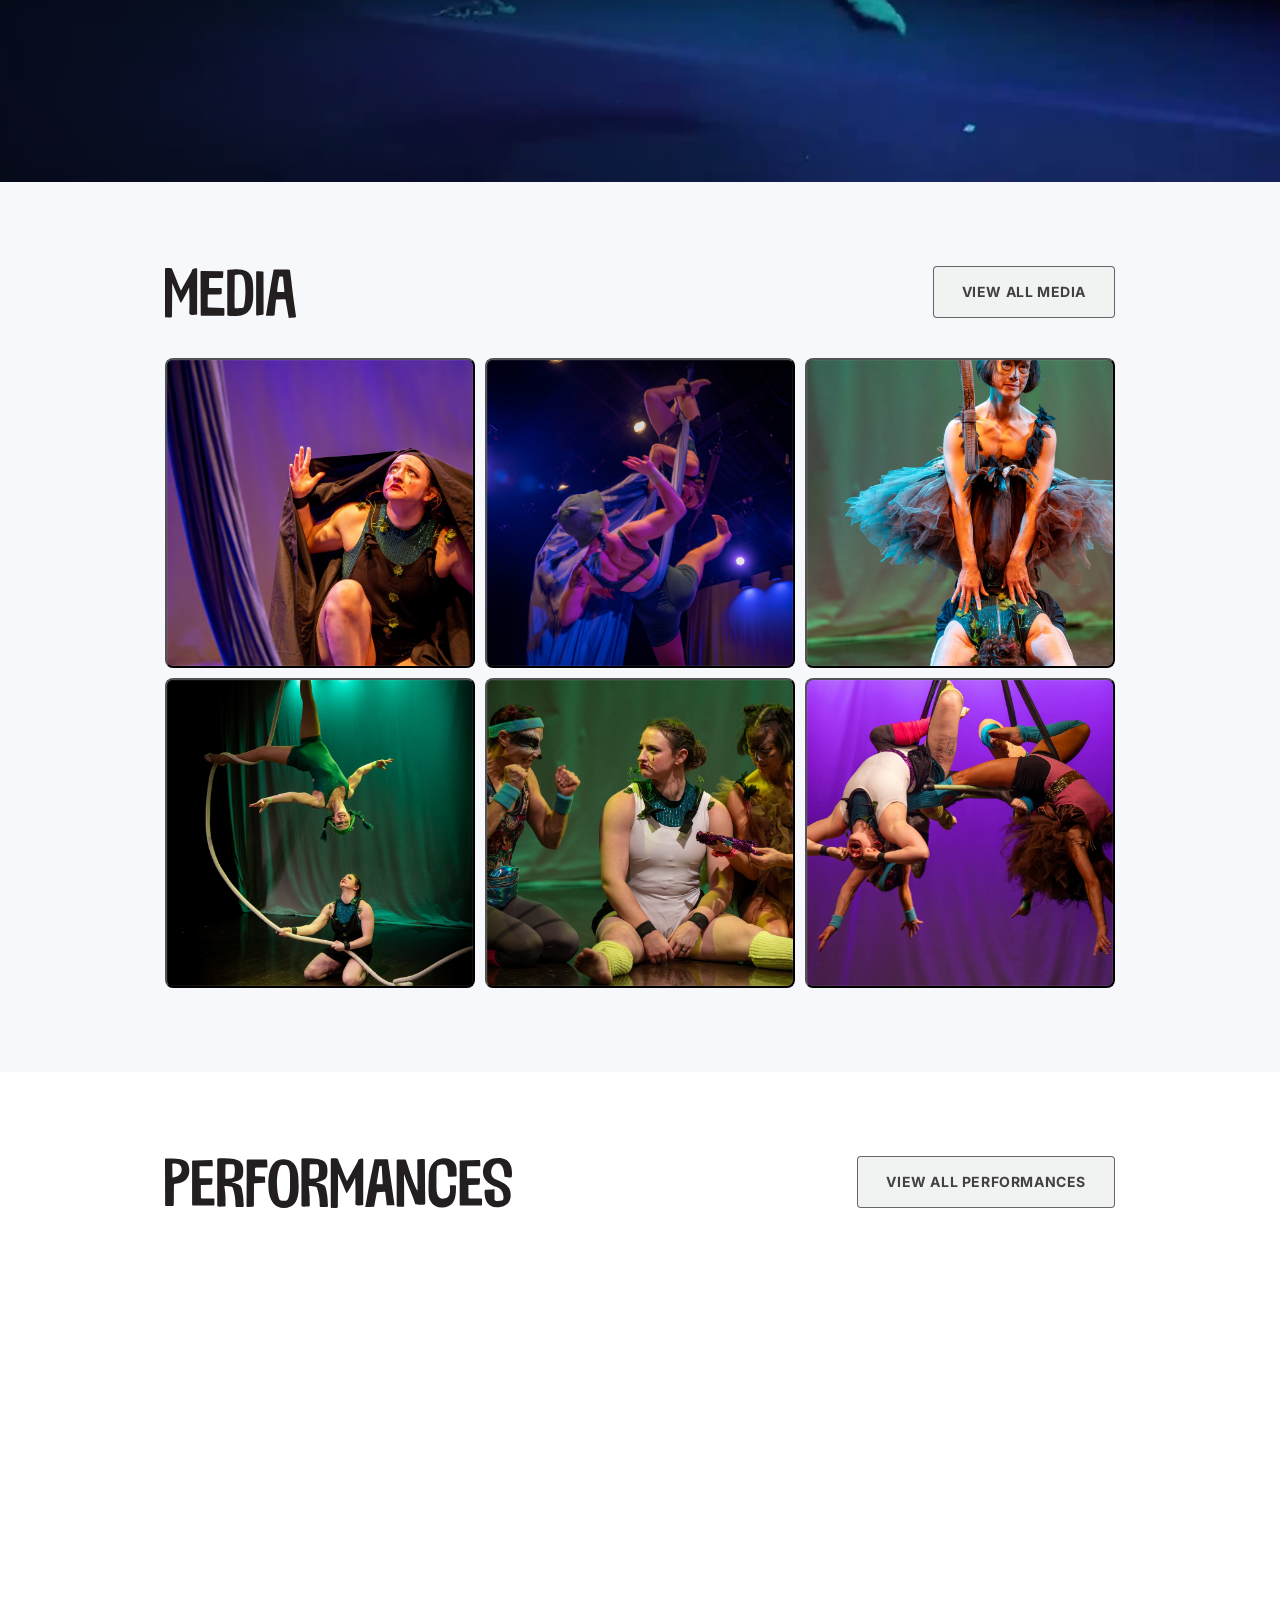
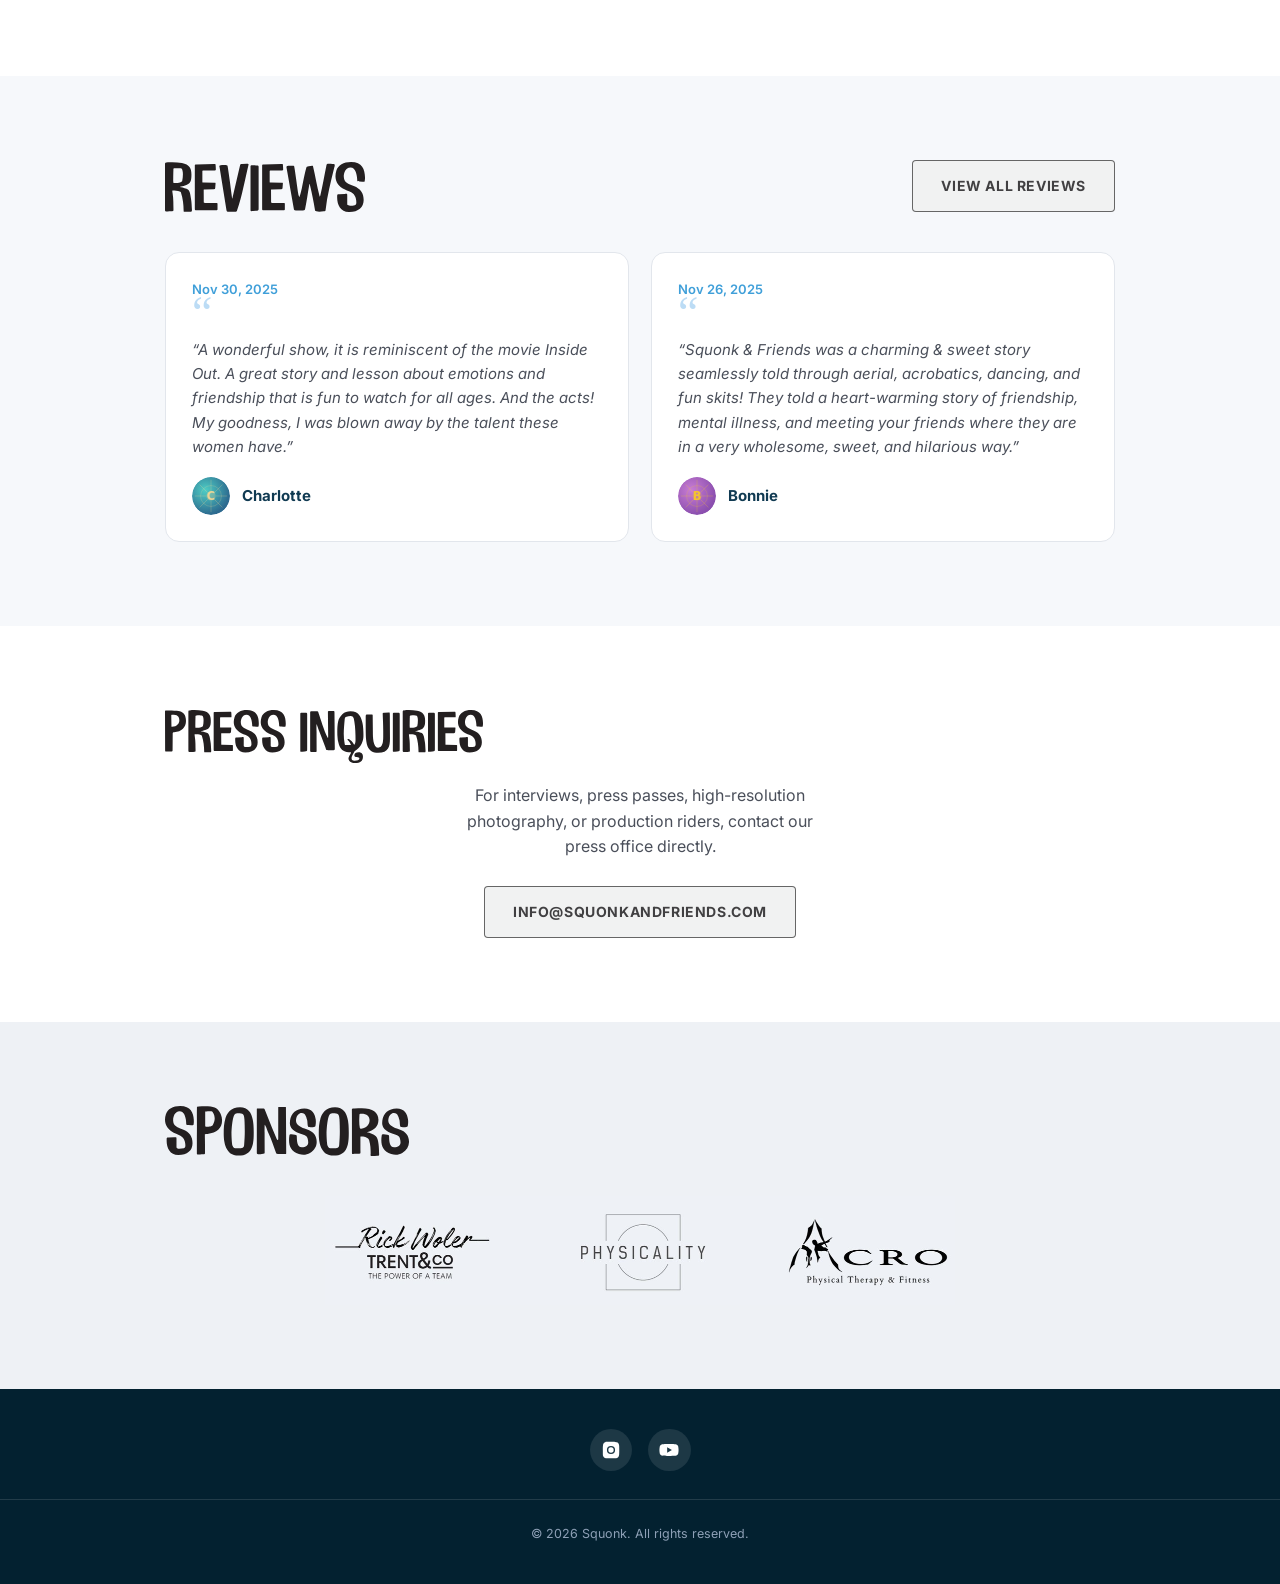
==== commit 130da042: "Content Updates and form integration" ====
--- a/index.html
+++ b/index.html
@@ -7,7 +7,7 @@
   <img class="media-bg" src="assets/images/hero.jpg" alt="Squonk &amp; Friends aerial ensemble">
   <div class="overlay"><div class="wrap"><div class="stack reveal">
     <h1>A Tale of Friendship and Self-Acceptance</h1>
-    <p>Squonk and Friends is a family-friendly circus show that will include duo silks, handbalancing, lyra, straps, rope, partner acrobatics, and plenty of silly antics.</p>
+    <p>Squonk and Friends is a family-friendly circus show that includes duo silks, hand balancing, lyra, straps, rope, partner acrobatics, and plenty of silly antics.</p>
     <a href="bookus.html" class="btn">Book a Performance</a>
   </div></div></div>
 </section>
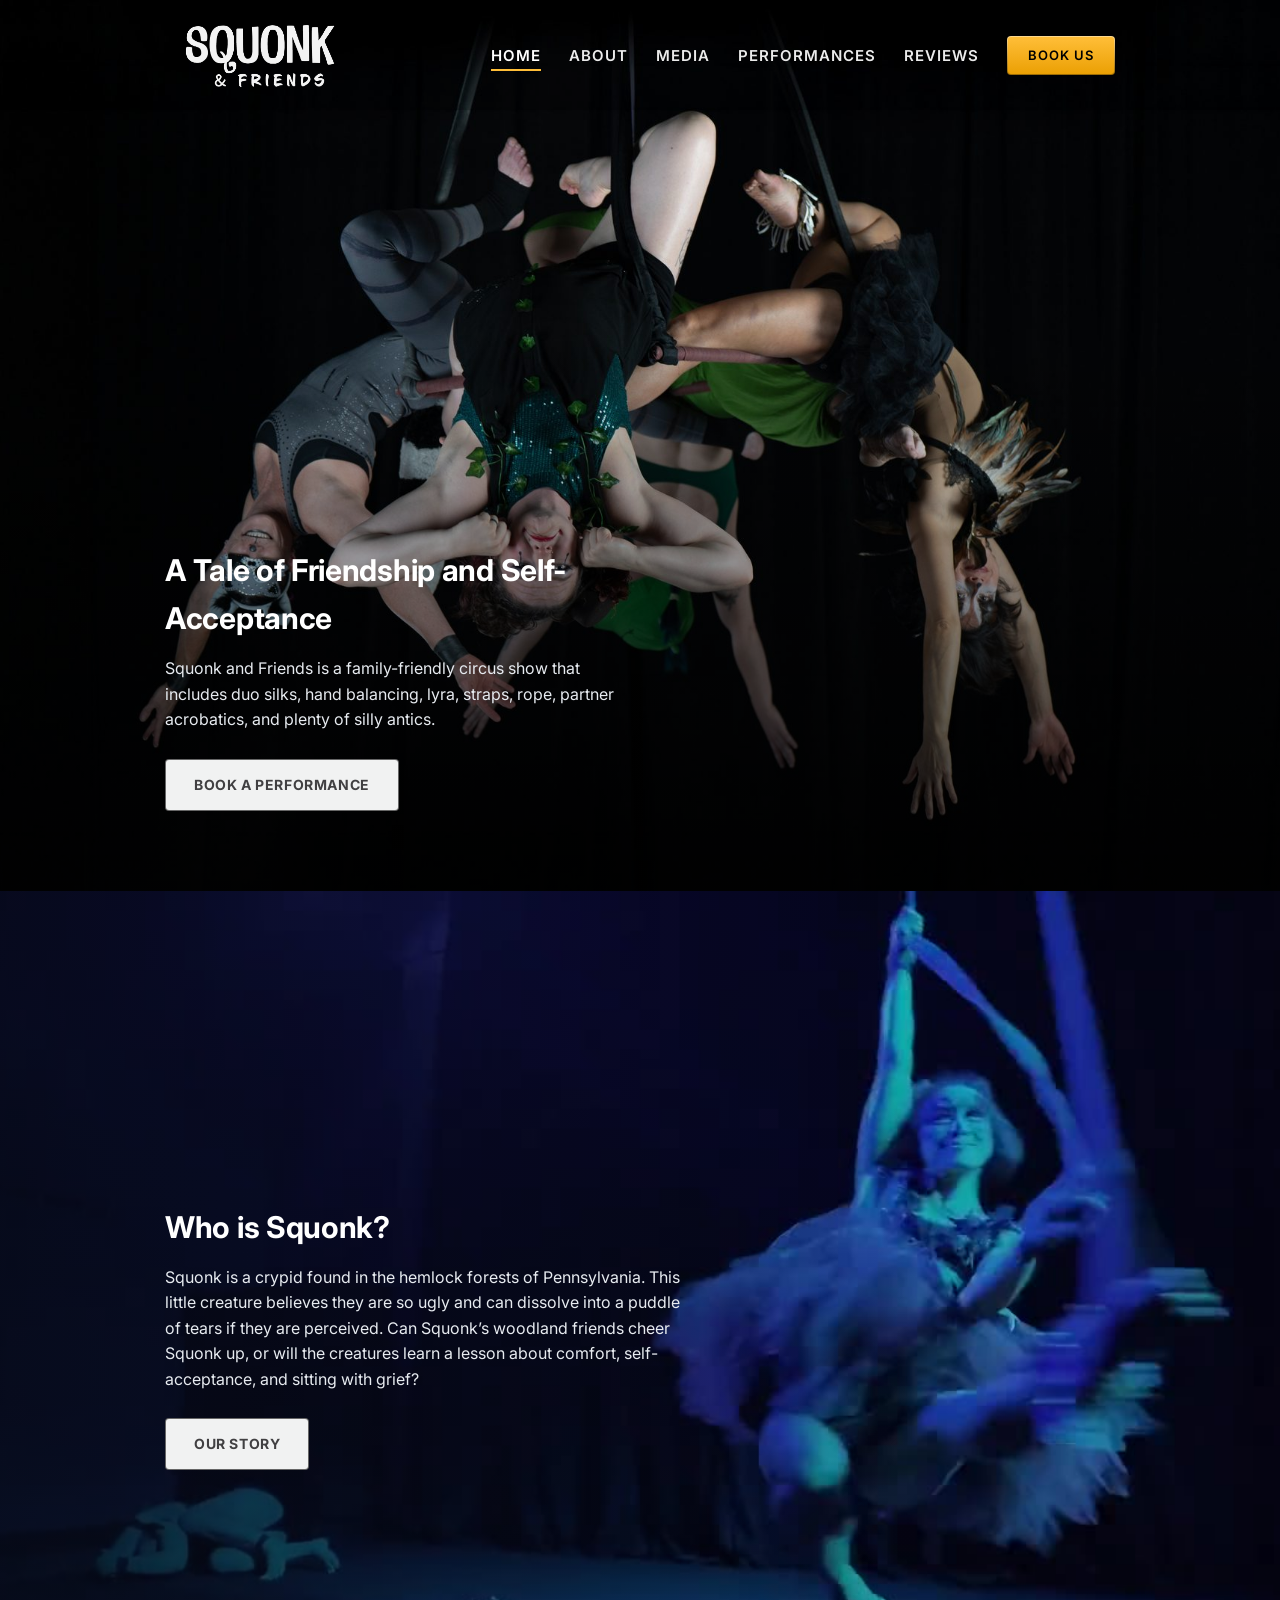
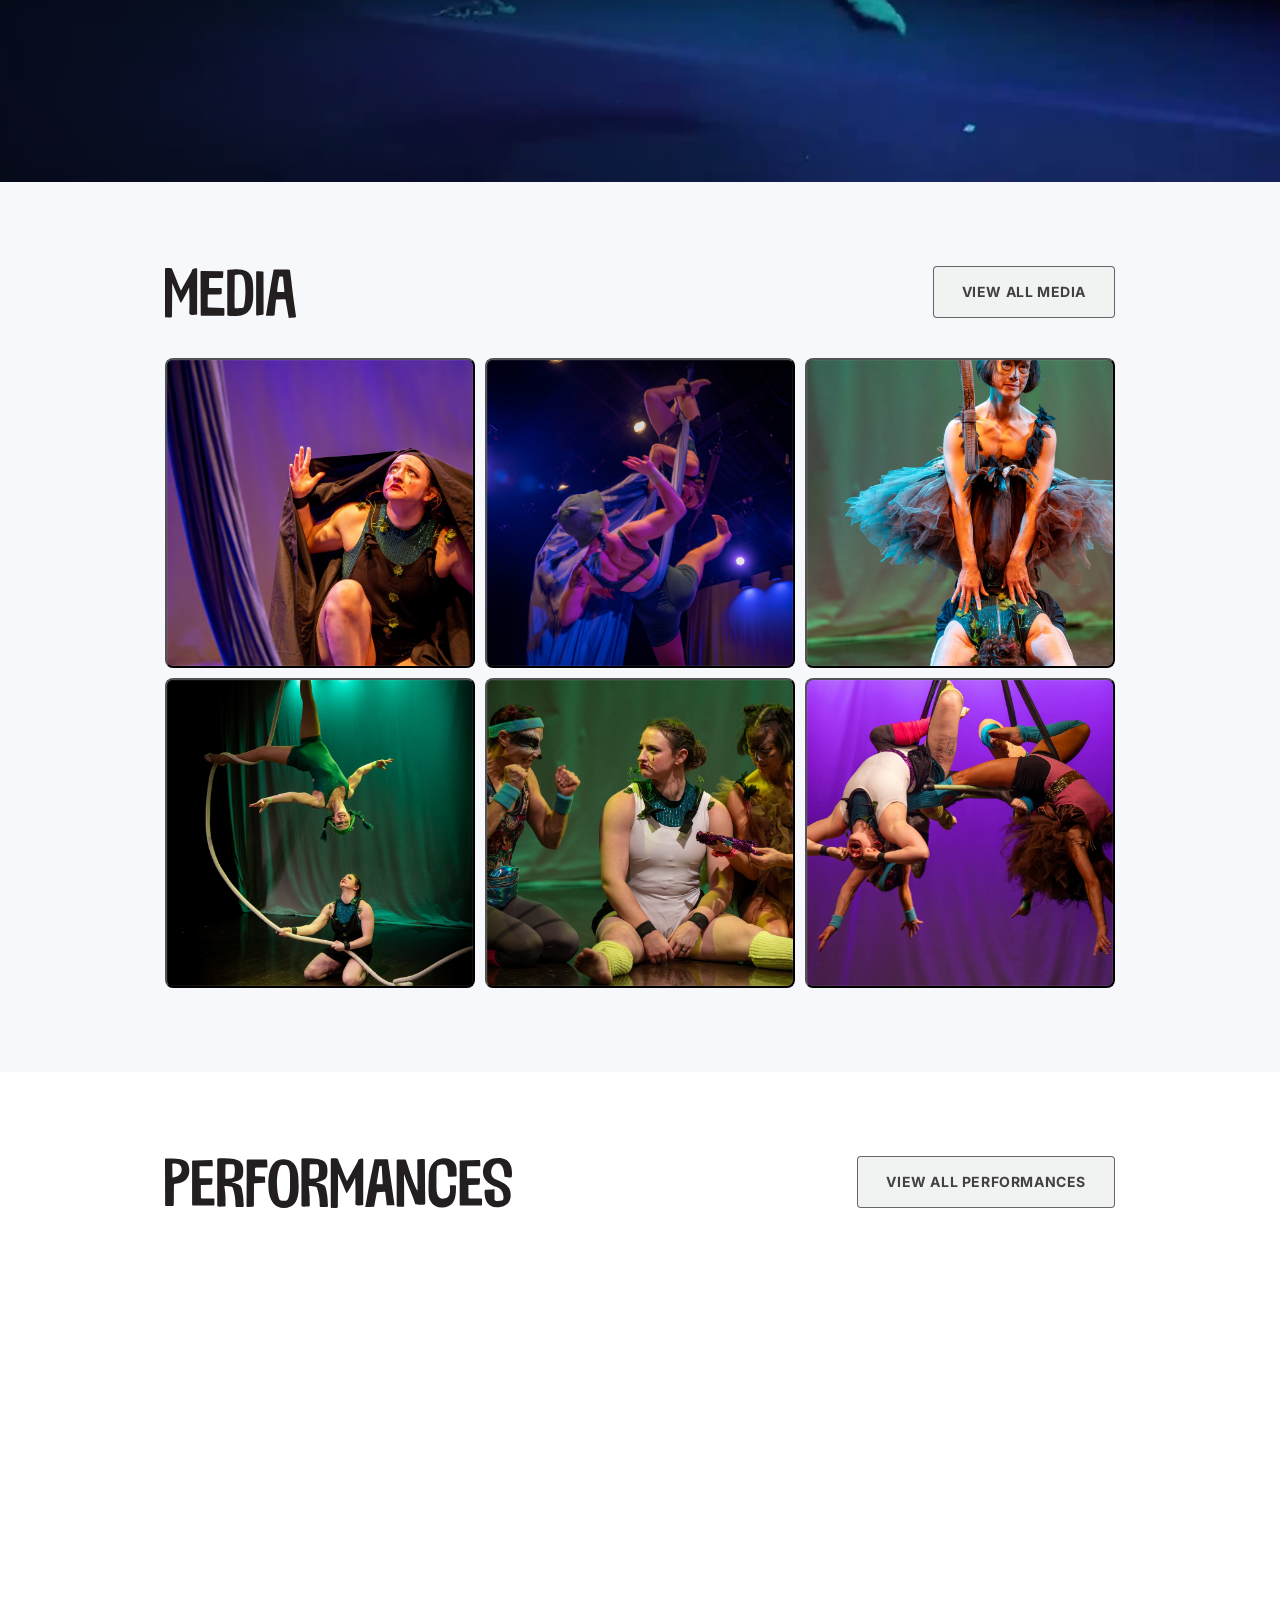
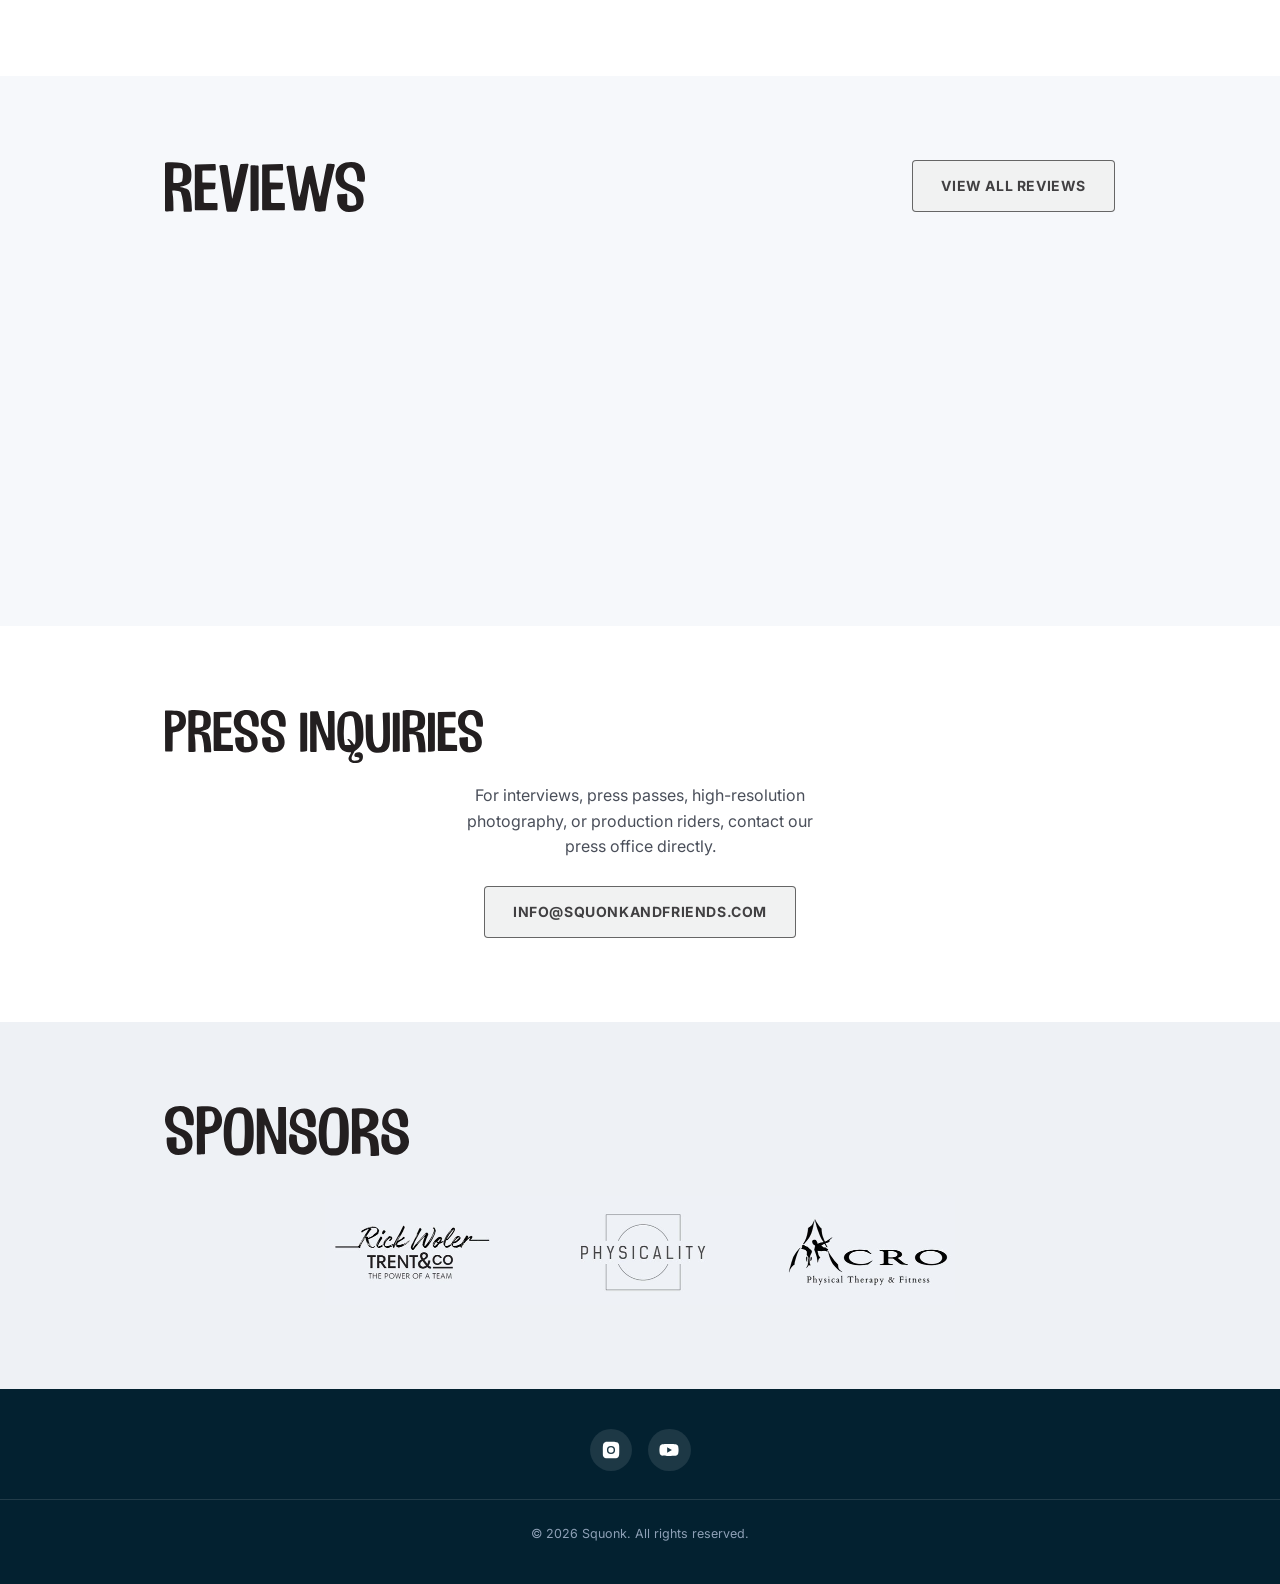
==== commit 0dd79f38: "Update to reviews" ====
--- a/index.html
+++ b/index.html
@@ -49,8 +49,8 @@
       <a href="reviews.html" class="btn">View All Reviews</a>
     </div>
     <div class="reviews-grid">
-<div class="review-card reveal"><div class="r-date">Nov 30, 2025</div><span class="qm">&ldquo;</span><p class="quote">&ldquo;A wonderful show, it is reminiscent of the movie Inside Out. A great story and lesson about emotions and friendship that is fun to watch for all ages. And the acts! My goodness, I was blown away by the talent these women have.&rdquo;</p><div class="reviewer"><img src="[data-uri]" style="width:38px;height:38px;border-radius:50%;flex:0 0 auto" alt="Charlotte"><span class="name">Charlotte</span></div></div>
-<div class="review-card reveal"><div class="r-date">Nov 26, 2025</div><span class="qm">&ldquo;</span><p class="quote">&ldquo;Squonk &amp; Friends was a charming &amp; sweet story seamlessly told through aerial, acrobatics, dancing, and fun skits! They told a heart-warming story of friendship, mental illness, and meeting your friends where they are in a very wholesome, sweet, and hilarious way.&rdquo;</p><div class="reviewer"><img src="[data-uri]" style="width:38px;height:38px;border-radius:50%;flex:0 0 auto" alt="Bonnie"><span class="name">Bonnie</span></div></div>
+<div class="review-card reveal"><div class="r-date">Nov 30, 2025</div><span class="qm">&ldquo;</span><p class="quote">&ldquo;A wonderful show, it is reminiscent of the movie Inside Out. A great story and lesson about emotions and friendship that is fun to watch for all ages. And the acts! My goodness, I was blown away by the talent these women have.&rdquo;</p><div class="reviewer"><span class="avatar"></span><span class="name">Anonymous</span></div></div>
+<div class="review-card reveal"><div class="r-date">Nov 26, 2025</div><span class="qm">&ldquo;</span><p class="quote">&ldquo;Squonk &amp; Friends was a charming &amp; sweet story seamlessly told through aerial, acrobatics, dancing, and fun skits! They told a heart-warming story of friendship, mental illness, and meeting your friends where they are in a very wholesome, sweet, and hilarious way.&rdquo;</p><div class="reviewer"><span class="avatar"></span><span class="name">Bonnie M.</span></div></div>
     </div>
   </div>
 </section>
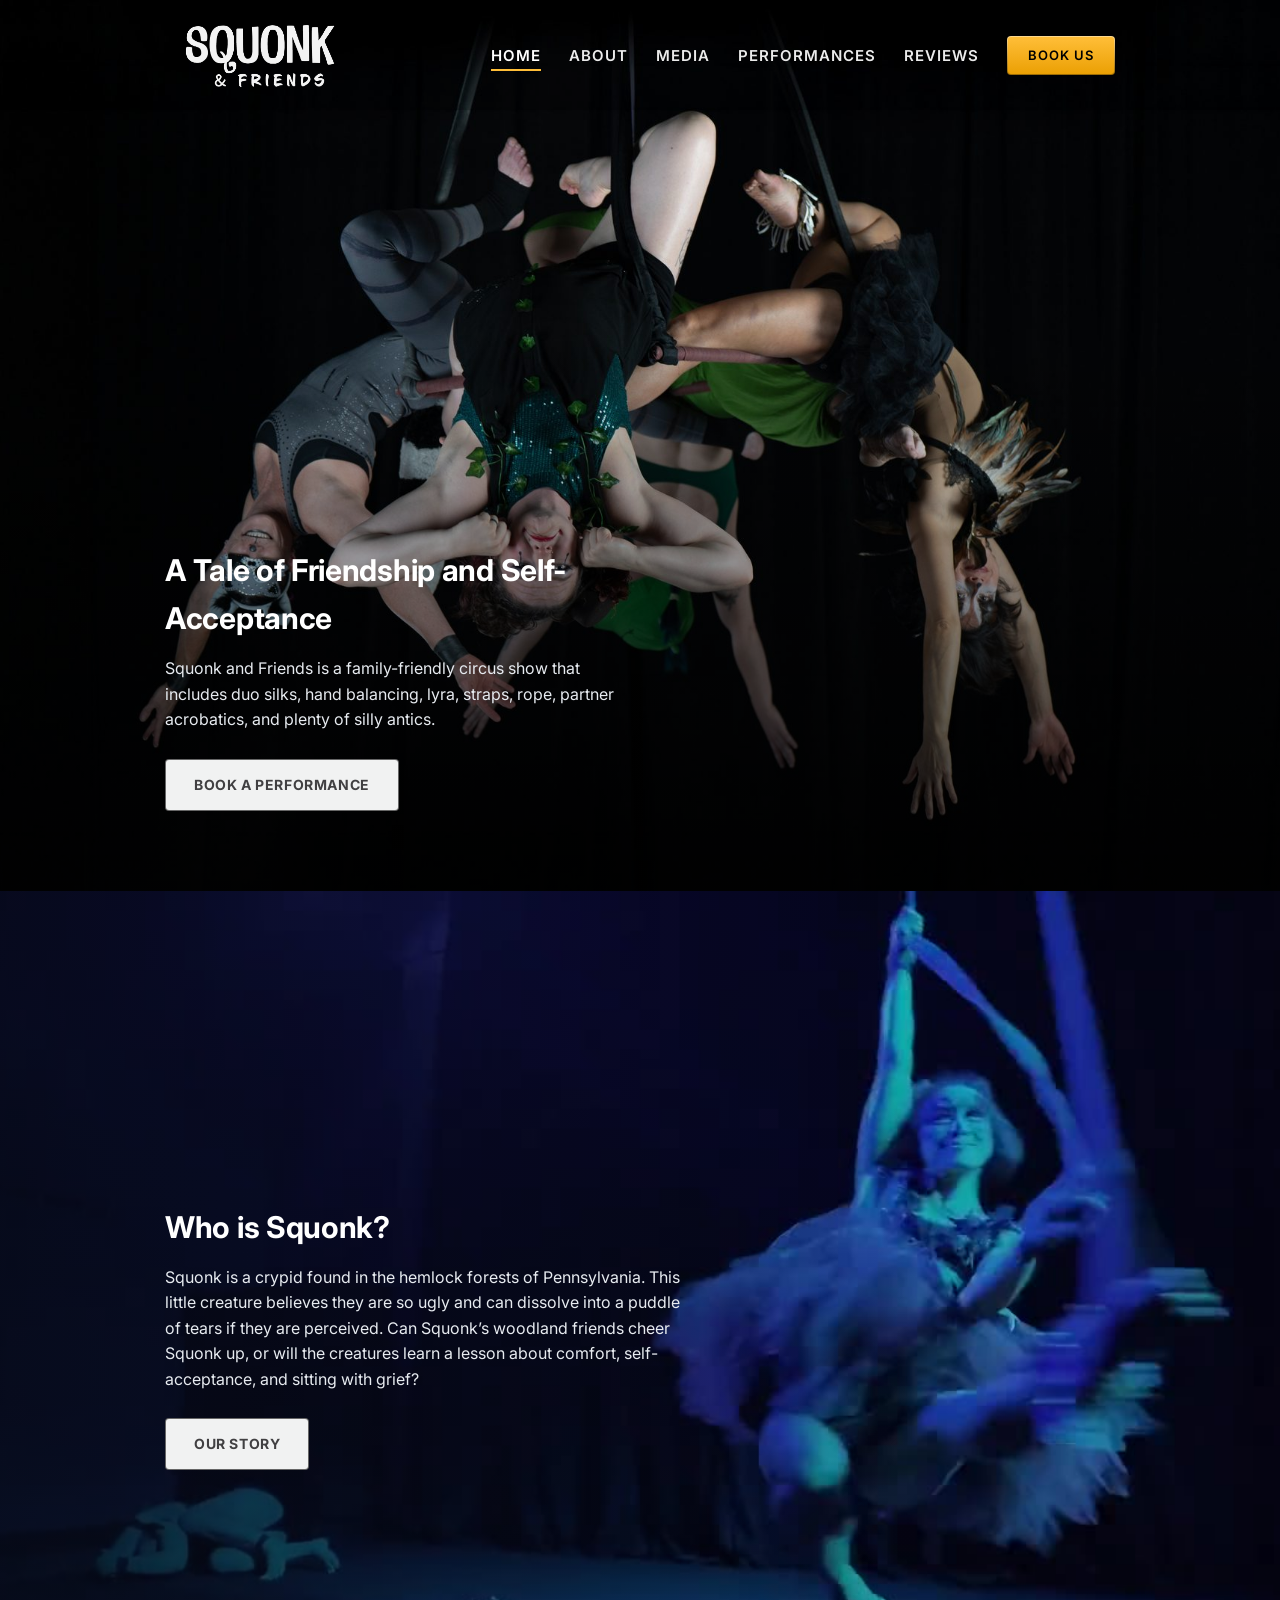
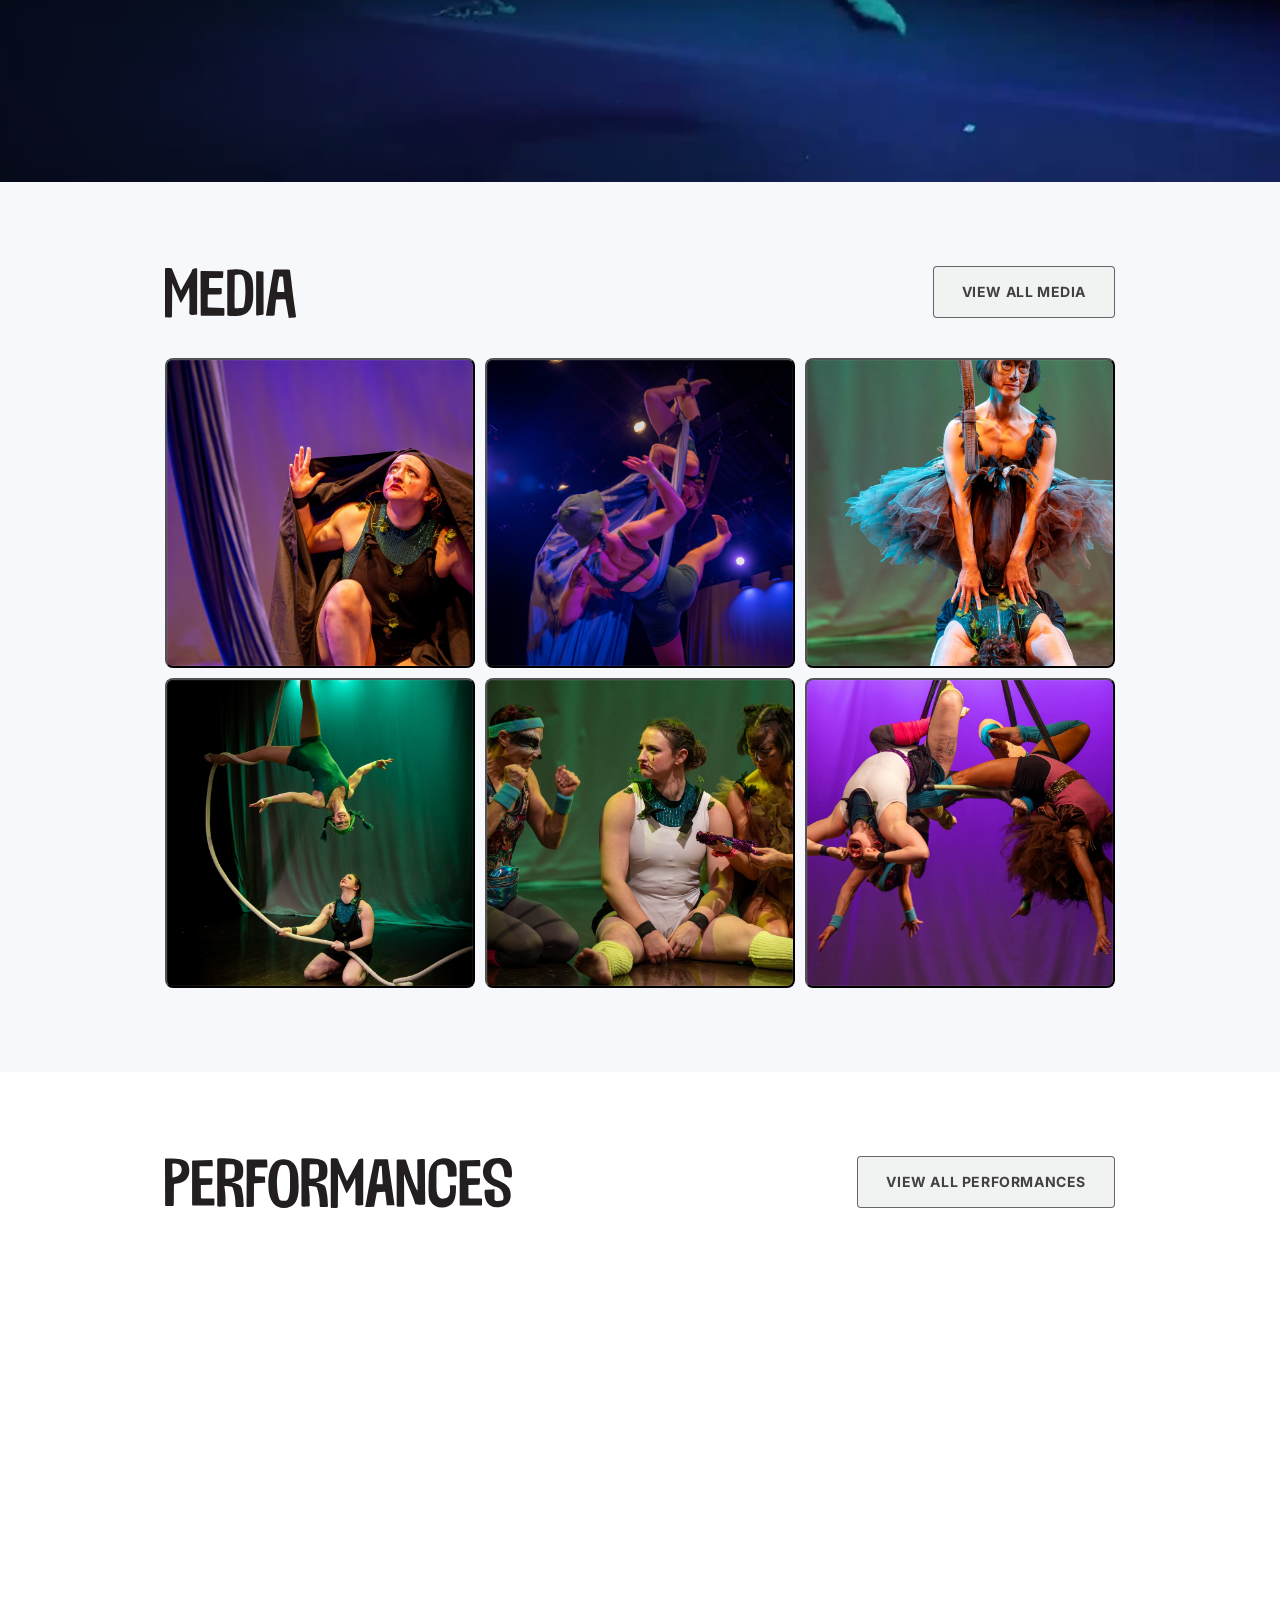
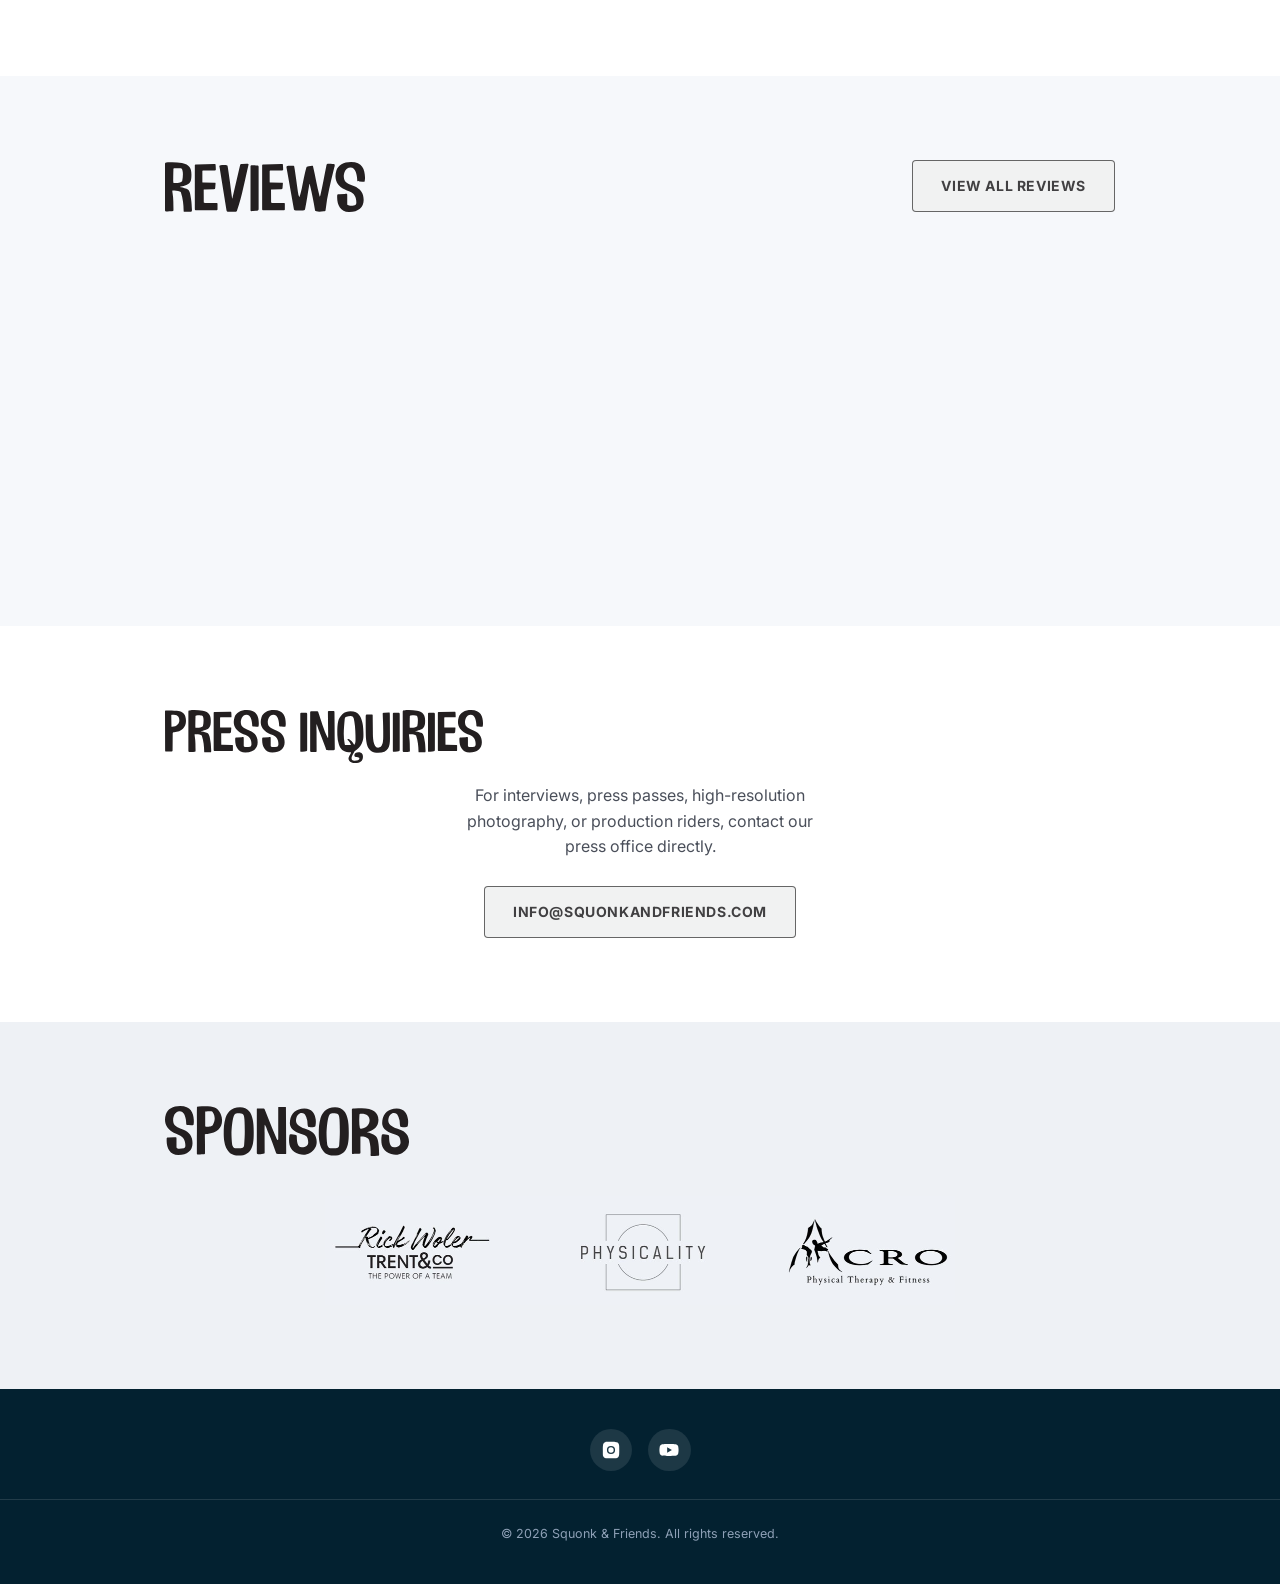
==== commit 3c8a22eb: "Correcting copyright on the bottom." ====
--- a/index.html
+++ b/index.html
@@ -97,7 +97,7 @@
       <a href="#" aria-label="YouTube"><svg viewBox="0 0 24 24"><path d="M23 7.5a3 3 0 0 0-2.1-2.1C19 4.9 12 4.9 12 4.9s-7 0-8.9.5A3 3 0 0 0 1 7.5 31 31 0 0 0 .5 12 31 31 0 0 0 1 16.5a3 3 0 0 0 2.1 2.1c1.9.5 8.9.5 8.9.5s7 0 8.9-.5a3 3 0 0 0 2.1-2.1A31 31 0 0 0 23.5 12 31 31 0 0 0 23 7.5zM9.8 15.3V8.7l5.7 3.3-5.7 3.3z"/></svg></a>
     </div>
   </div>
-  <div class="foot-bottom">&copy; 2026 Squonk. All rights reserved.</div>
+  <div class="foot-bottom">&copy; 2026 Squonk &amp; Friends. All rights reserved.</div>
 </footer><script>
   const header=document.getElementById('header');
   const onScroll=()=>header.classList.toggle('scrolled',window.scrollY>40);
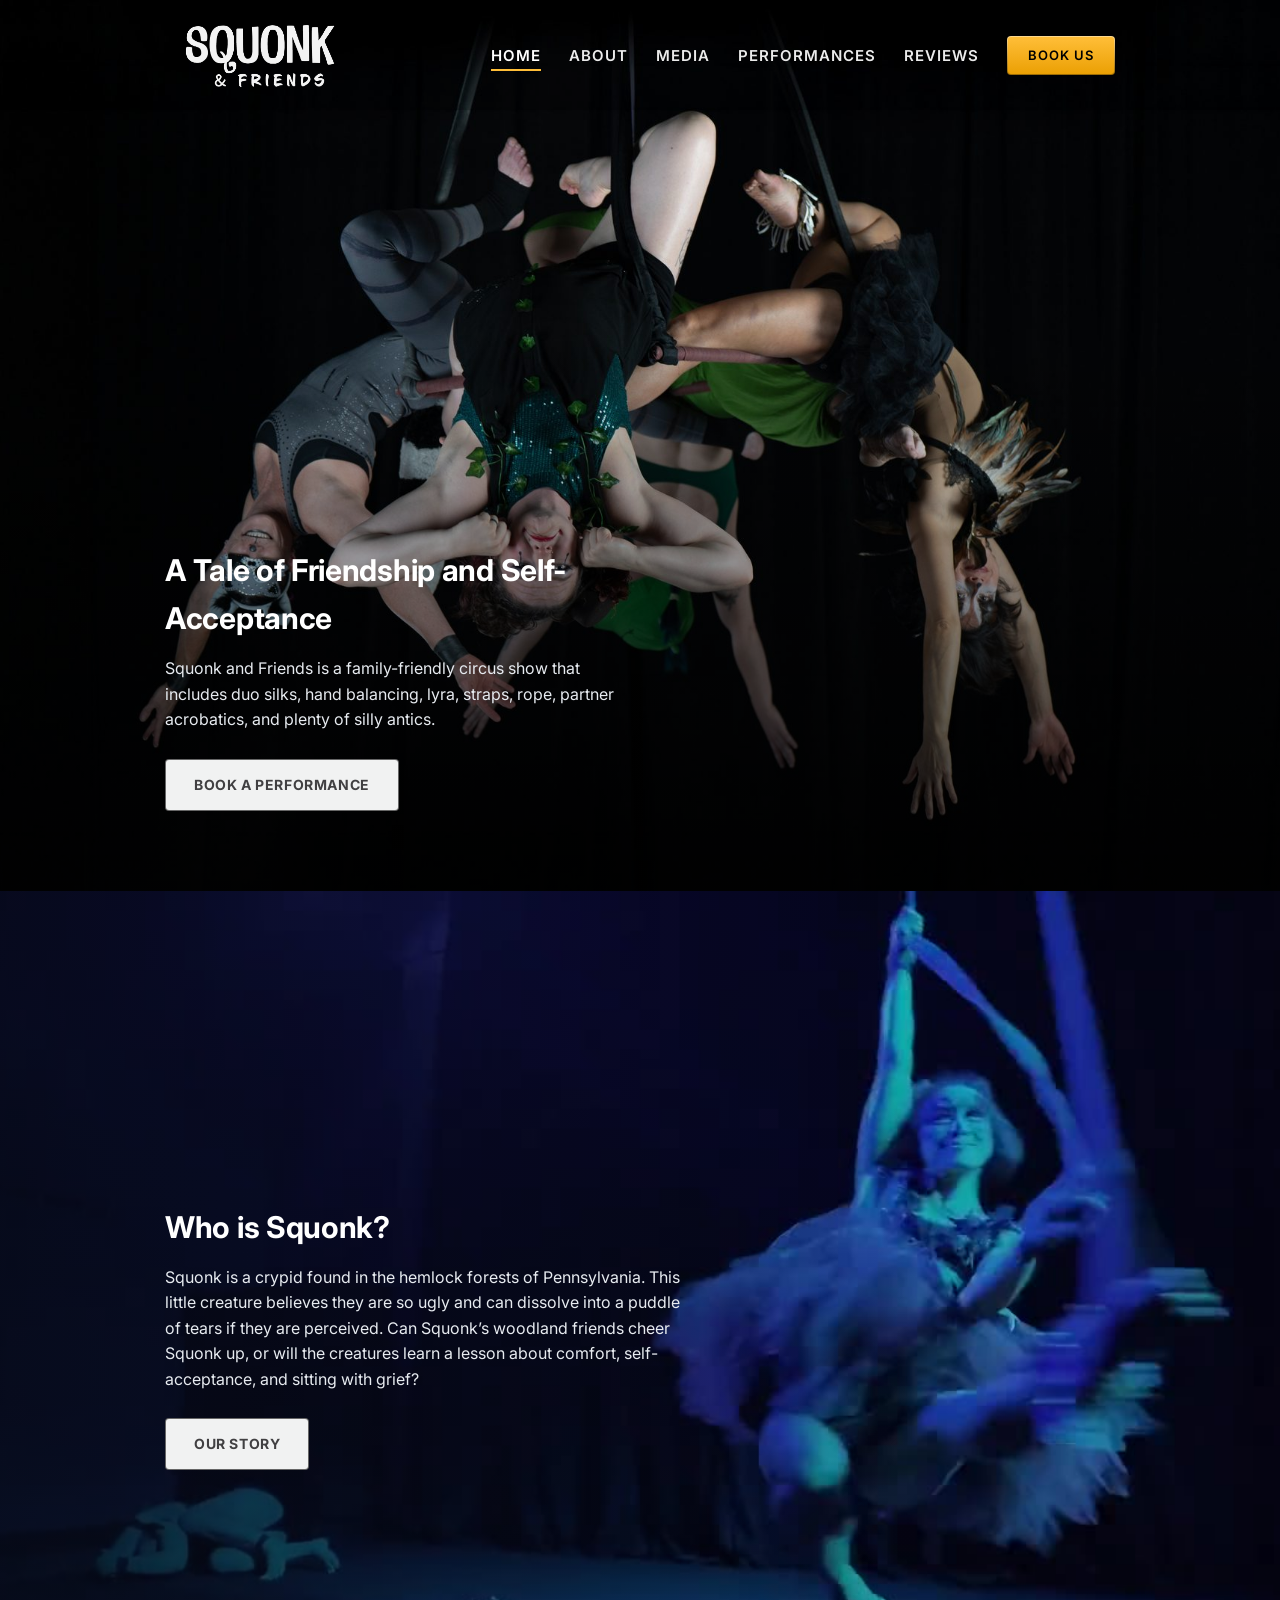
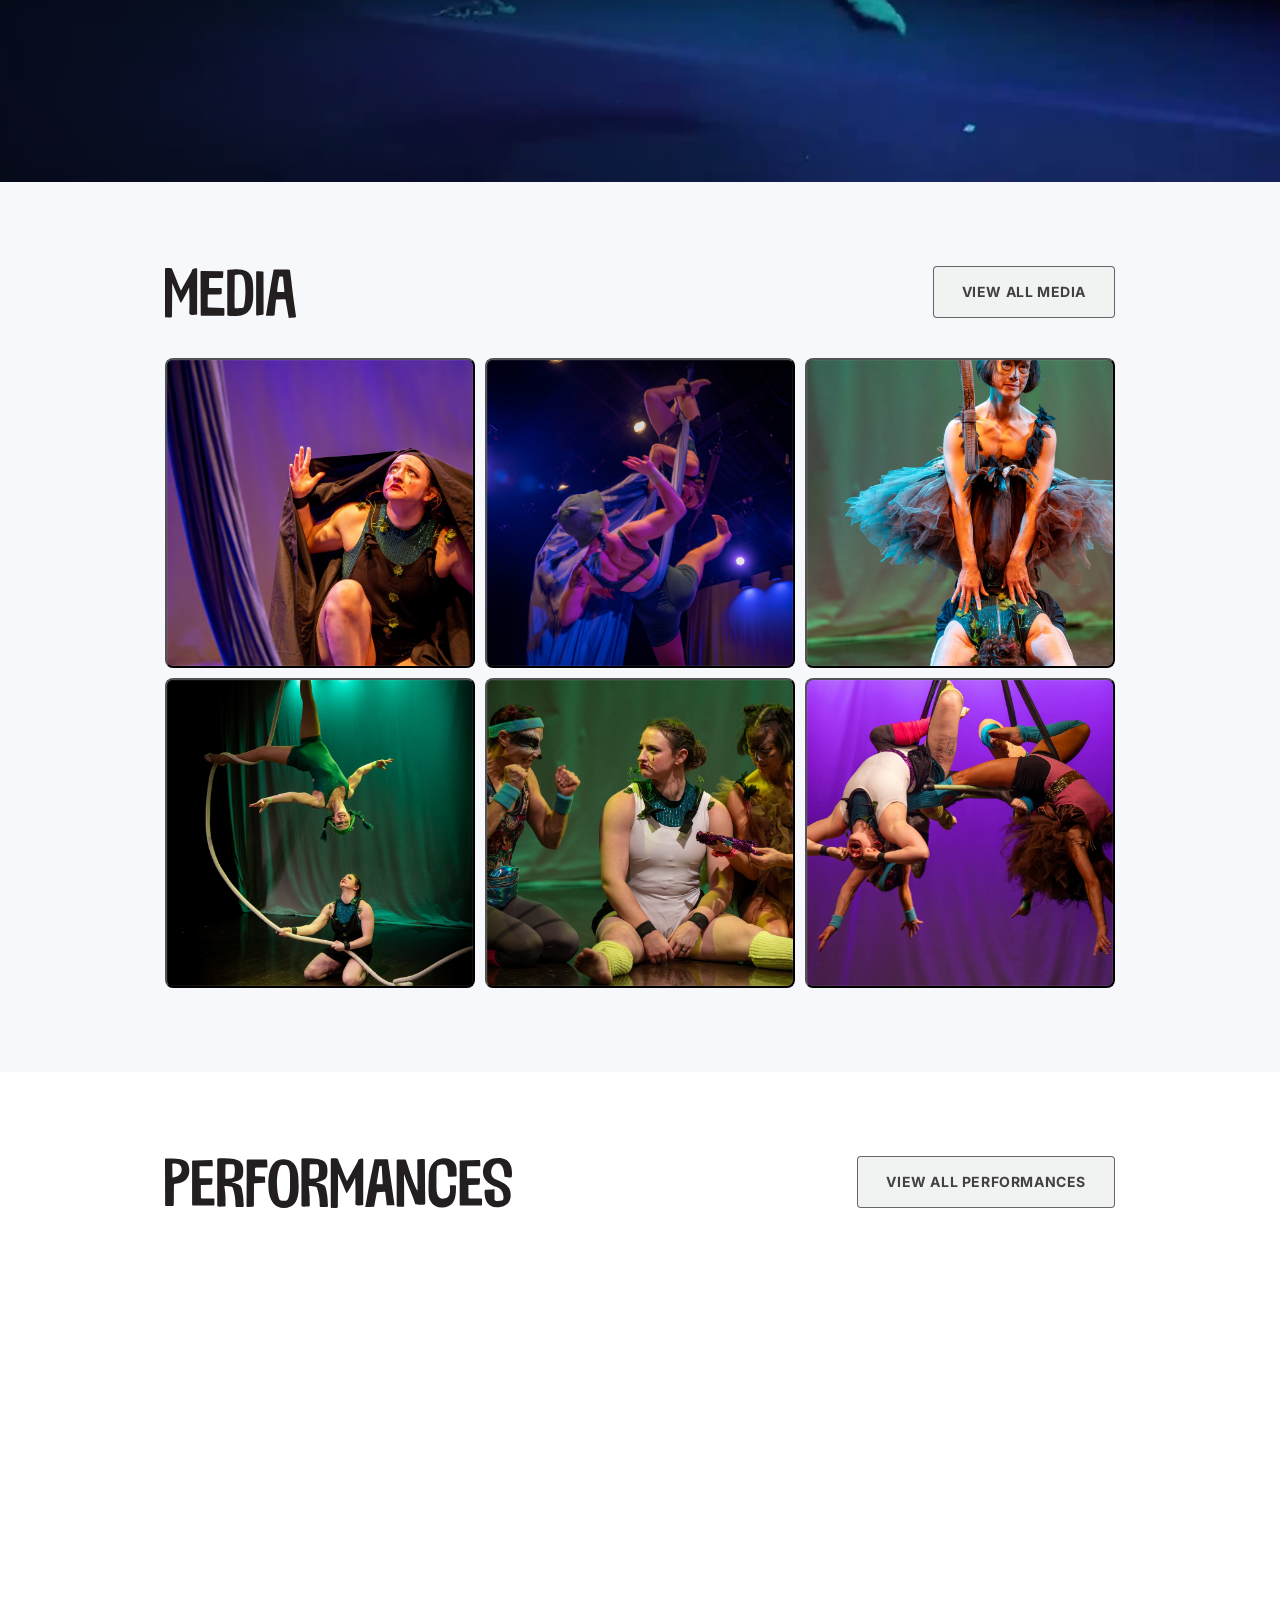
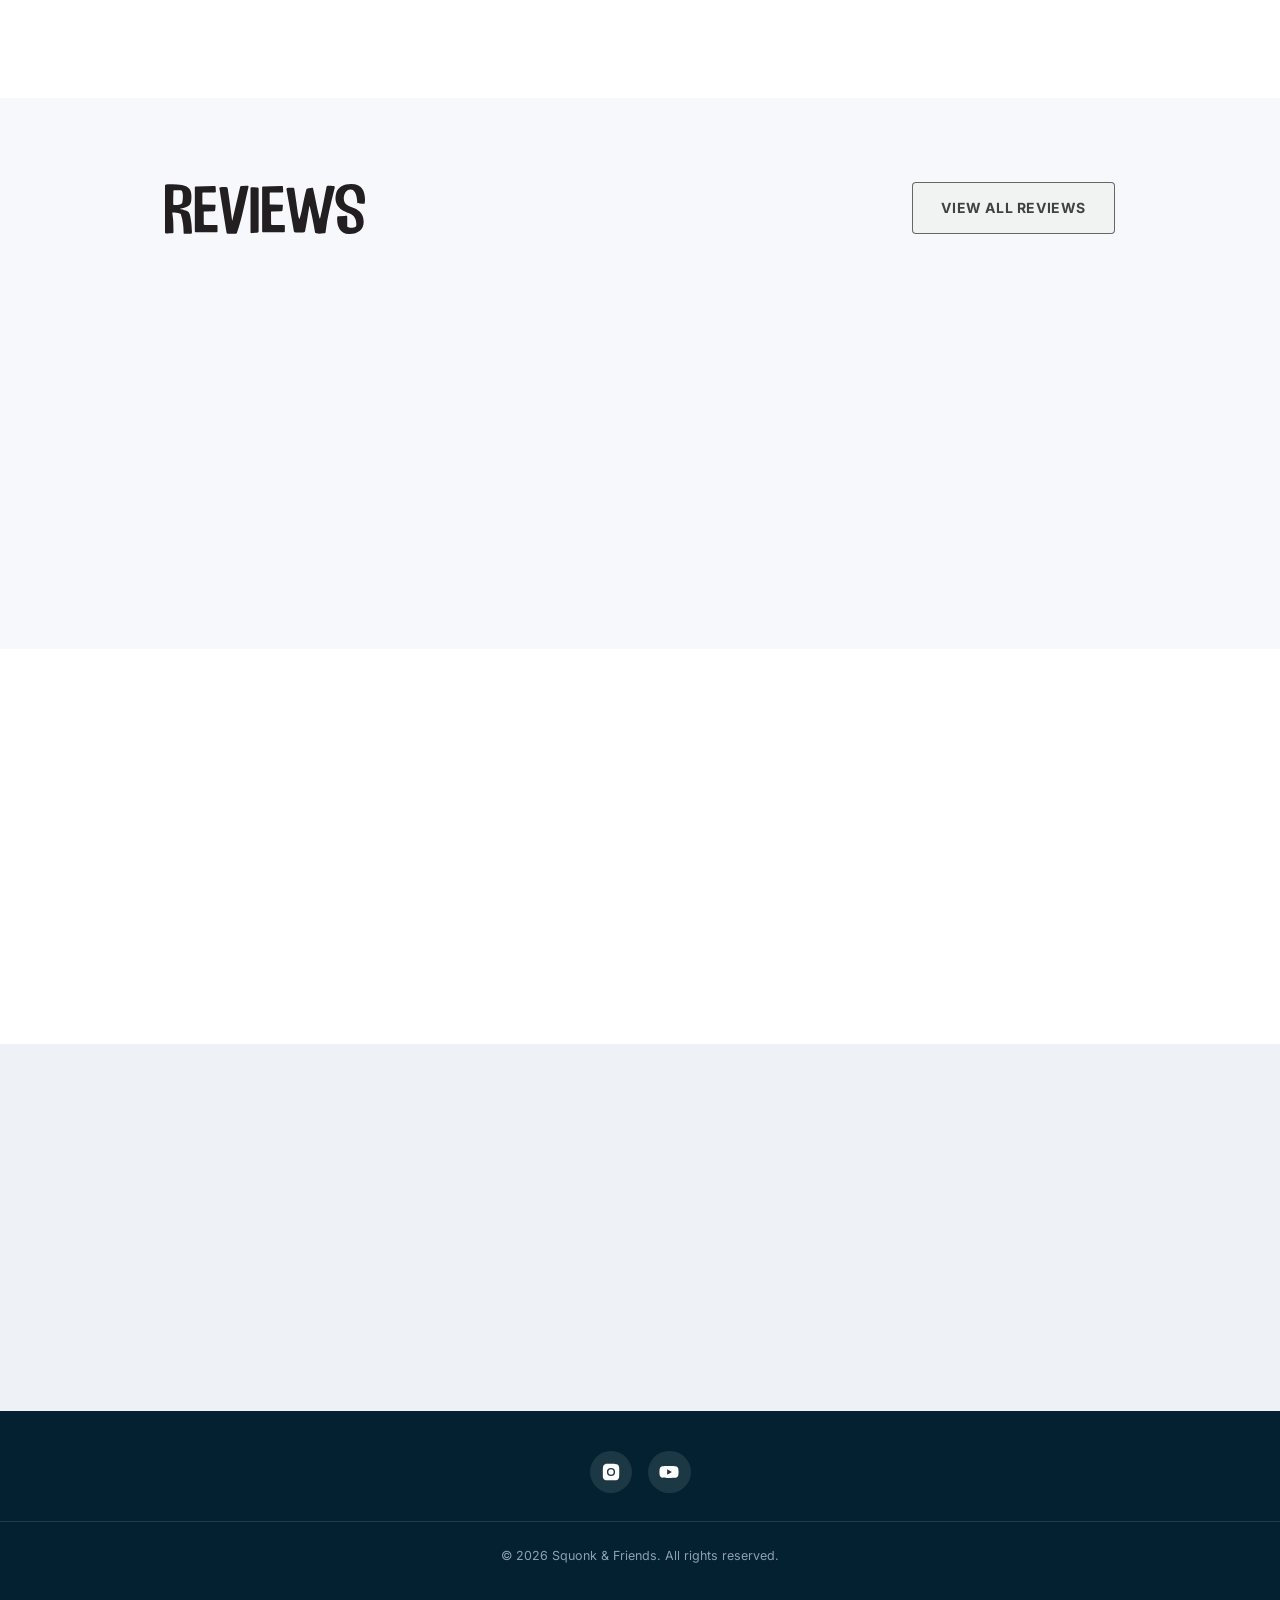
==== commit 23f95a86: "More edits. Lindsey's bio, Inspire changed to Inspiration, performance description changed, and pres" ====
--- a/index.html
+++ b/index.html
@@ -39,7 +39,7 @@
       <a href="performances.html" class="btn">View All Performances</a>
     </div>
 <div class="perf reveal"><div class="date"><div class="mo">NOV</div><div class="day">8</div><div class="yr">2025</div></div><div class="body"><h3>Squonk & Friends Preview Show</h3><p>Squonk &amp; Friends is a family-friendly circus show that includes duo silks, handbalancing, lyra, straps, rope, Spanish web, partner acrobatics, and plenty of silly antics.</p><div class="meta"><span><svg viewBox="0 0 24 24" width="14" height="14" fill="none" stroke="#9aa1ad" stroke-width="1.8" style="vertical-align:-2px"><path d="M21 10c0 7-9 13-9 13s-9-6-9-13a9 9 0 0 1 18 0z"/><circle cx="12" cy="10" r="3"/></svg> Monarca in Flight, Falls Church, VA</span><span><svg viewBox="0 0 24 24" width="14" height="14" fill="none" stroke="#9aa1ad" stroke-width="1.8" style="vertical-align:-2px"><circle cx="12" cy="12" r="9"/><path d="M12 7v5l3 2"/></svg> 6:00 PM</span></div></div><div class="right" style="justify-content:center"><span class="badge sold">Sold Out</span></div></div>
-<div class="perf reveal"><div class="date"><div class="mo">NOV</div><div class="day">16</div><div class="yr">2025</div></div><div class="body"><h3>Squonk &amp; Friends Playground Edition</h3><p>A special show just for kids, Squonk &amp; Friends brings the wonder and magic of circus arts and caters it to a young audience.</p><div class="meta"><span><svg viewBox="0 0 24 24" width="14" height="14" fill="none" stroke="#9aa1ad" stroke-width="1.8" style="vertical-align:-2px"><path d="M21 10c0 7-9 13-9 13s-9-6-9-13a9 9 0 0 1 18 0z"/><circle cx="12" cy="10" r="3"/></svg> Joe’s Movement Emporium, Mount Rainier, MD</span><span><svg viewBox="0 0 24 24" width="14" height="14" fill="none" stroke="#9aa1ad" stroke-width="1.8" style="vertical-align:-2px"><circle cx="12" cy="12" r="9"/><path d="M12 7v5l3 2"/></svg> 10:00 AM</span></div></div><div class="right" style="justify-content:center"><span class="badge sold">Sold Out</span></div></div>
+<div class="perf reveal"><div class="date"><div class="mo">NOV</div><div class="day">16</div><div class="yr">2025</div></div><div class="body"><h3>Squonk &amp; Friends Playground Edition</h3><p>A special show just for underserved youth, Squonk &amp; Friends brings the wonder and magic of circus arts and caters it to a young audience. This show includes duo silks, handbalancing, lyra, straps, rope, Spanish web, partner acrobatics and even more silly antics.</p><div class="meta"><span><svg viewBox="0 0 24 24" width="14" height="14" fill="none" stroke="#9aa1ad" stroke-width="1.8" style="vertical-align:-2px"><path d="M21 10c0 7-9 13-9 13s-9-6-9-13a9 9 0 0 1 18 0z"/><circle cx="12" cy="10" r="3"/></svg> Joe’s Movement Emporium, Mount Rainier, MD</span><span><svg viewBox="0 0 24 24" width="14" height="14" fill="none" stroke="#9aa1ad" stroke-width="1.8" style="vertical-align:-2px"><circle cx="12" cy="12" r="9"/><path d="M12 7v5l3 2"/></svg> 10:00 AM</span></div></div><div class="right" style="justify-content:center"><span class="badge sold">Sold Out</span></div></div>
   </div>
 </section>
 <section class="block alt" id="reviews-home">
